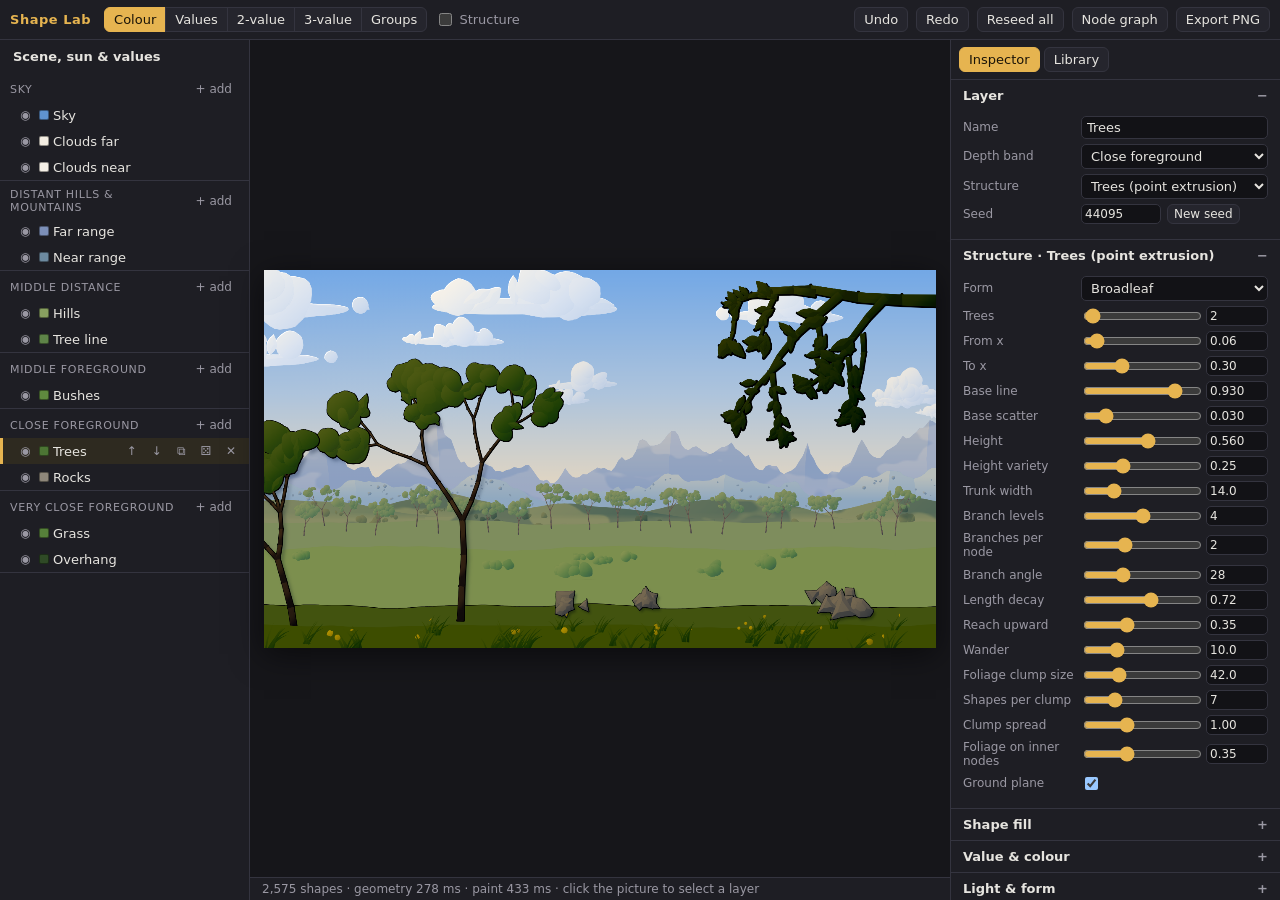
==== index.html @ 827d8660 "Shape Lab: layered landscape playground with structures, shape fill, value groups, lighting and a di" ====
<!doctype html>
<html lang="en">
<head>
  <meta charset="utf-8" />
  <meta name="viewport" content="width=device-width, initial-scale=1" />
  <title>Shape Lab</title>
  <link rel="icon" href="data:," />
  <link rel="stylesheet" href="styles.css" />
</head>
<body>
  <header class="topbar">
    <div class="brand">Shape&nbsp;Lab</div>
    <div class="seg" id="viewModes" role="group" aria-label="View">
      <button data-view="color" class="on">Colour</button>
      <button data-view="value">Values</button>
      <button data-view="notan2">2-value</button>
      <button data-view="notan3">3-value</button>
      <button data-view="groups">Groups</button>
    </div>
    <label class="chk"><input type="checkbox" id="ovStructure" /> Structure</label>
    <div class="spacer"></div>
    <button id="btnUndo" title="Undo (Ctrl+Z)">Undo</button>
    <button id="btnRedo" title="Redo (Ctrl+Shift+Z)">Redo</button>
    <button id="btnReseed" title="New random seed for every layer">Reseed all</button>
    <button id="btnGraph" class="toggle">Node graph</button>
    <button id="btnPng">Export PNG</button>
  </header>
  <main class="workspace">
    <aside class="panel left" id="layerPanel"></aside>
    <section class="stage">
      <div class="canvas-wrap"><canvas id="view" width="1600" height="900"></canvas></div>
      <div class="status" id="status"></div>
    </section>
    <aside class="panel right">
      <div class="tabs">
        <button data-tab="inspect" class="on">Inspector</button>
        <button data-tab="library">Library</button>
      </div>
      <div id="inspector" class="tabbody"></div>
      <div id="library" class="tabbody" hidden></div>
    </aside>
  </main>
  <section class="drawer" id="graphDrawer" hidden>
    <div id="graphEditor"></div>
  </section>
  <script type="module" src="src/main.js"></script>
</body>
</html>
---- styles.css ----
:root {
  --bg: #16161a;
  --panel: #1e1e24;
  --panel2: #25252d;
  --line: #34343f;
  --text: #e6e4df;
  --dim: #9a98a3;
  --accent: #e6b450;
  --accent2: #6fb3d2;
  --danger: #d36a5a;
  font-family: system-ui, -apple-system, 'Segoe UI', Roboto, sans-serif;
  font-size: 13px;
  color-scheme: dark;
}
* { box-sizing: border-box; }
[hidden] { display: none !important; }
html, body { margin: 0; height: 100%; background: var(--bg); color: var(--text); }
body { display: flex; flex-direction: column; overflow: hidden; }
button, select, input { font: inherit; color: inherit; }
button {
  background: var(--panel2); border: 1px solid var(--line); border-radius: 6px;
  padding: 4px 9px; cursor: pointer; white-space: nowrap;
}
button:hover { border-color: #55556a; }
button.on, button.toggle.on { background: var(--accent); color: #1a1408; border-color: var(--accent); }
button.small { padding: 1px 6px; font-size: 12px; }
button.ghost { background: transparent; border-color: transparent; color: var(--dim); }
button.ghost:hover { color: var(--text); border-color: var(--line); }
select, input[type='number'], input[type='text'], textarea {
  background: #121216; border: 1px solid var(--line); border-radius: 5px; padding: 3px 5px;
}
textarea { width: 100%; resize: vertical; font: inherit; color: inherit; }
input[type='color'] { width: 42px; height: 24px; border: 1px solid var(--line); border-radius: 5px; background: none; padding: 0; }
input[type='range'] { accent-color: var(--accent); width: 100%; min-width: 0; }

.topbar {
  display: flex; align-items: center; gap: 8px; padding: 7px 10px;
  background: var(--panel); border-bottom: 1px solid var(--line); flex-wrap: wrap;
}
.brand { font-weight: 700; letter-spacing: 0.04em; color: var(--accent); margin-right: 6px; }
.seg { display: inline-flex; }
.seg button { border-radius: 0; margin-left: -1px; }
.seg button:first-child { border-radius: 6px 0 0 6px; }
.seg button:last-child { border-radius: 0 6px 6px 0; }
.chk { display: inline-flex; align-items: center; gap: 4px; color: var(--dim); }
.spacer { flex: 1; }

.workspace { flex: 1; min-height: 0; display: grid; grid-template-columns: 250px minmax(0, 1fr) 330px; }
.panel { background: var(--panel); overflow-y: auto; min-height: 0; }
.left { border-right: 1px solid var(--line); }
.right { border-left: 1px solid var(--line); display: flex; flex-direction: column; }
.stage { display: flex; flex-direction: column; min-width: 0; min-height: 0; }
.canvas-wrap { flex: 1; min-height: 0; display: flex; align-items: center; justify-content: center; padding: 14px; }
.canvas-wrap canvas { max-width: 100%; max-height: 100%; box-shadow: 0 6px 30px #0008; cursor: crosshair; background: #333; }
.status { padding: 4px 12px; color: var(--dim); font-size: 12px; border-top: 1px solid var(--line); background: var(--panel); }

/* Layer stack */
.band { border-bottom: 1px solid var(--line); }
.band-head { display: flex; align-items: center; justify-content: space-between; padding: 7px 10px 4px; color: var(--dim); font-size: 11px; text-transform: uppercase; letter-spacing: 0.06em; }
.layer-row { display: flex; align-items: center; gap: 4px; padding: 4px 6px 4px 10px; cursor: pointer; border-left: 3px solid transparent; }
.layer-row:hover { background: var(--panel2); }
.layer-row.sel { background: #2e2a20; border-left-color: var(--accent); }
.layer-row .name { flex: 1; min-width: 0; overflow: hidden; text-overflow: ellipsis; white-space: nowrap; }
.layer-row .kind { color: var(--dim); font-size: 11px; }
.layer-row .eye { width: 22px; text-align: center; color: var(--dim); }
.layer-row.hidden .name { opacity: 0.45; text-decoration: line-through; }
.layer-row .acts { display: none; gap: 1px; }
.layer-row:hover .acts, .layer-row.sel .acts { display: inline-flex; }
.scene-row { padding: 9px 10px; font-weight: 600; }
.swatch { width: 10px; height: 10px; border-radius: 2px; flex: none; border: 1px solid #0006; }

/* Inspector */
.tabs { display: flex; gap: 4px; padding: 7px 8px; border-bottom: 1px solid var(--line); }
.tabbody { overflow-y: auto; flex: 1; min-height: 0; padding-bottom: 30px; }
details.sec { border-bottom: 1px solid var(--line); }
details.sec > summary { padding: 8px 12px; cursor: pointer; font-weight: 600; list-style: none; display: flex; justify-content: space-between; }
details.sec > summary::after { content: '+'; color: var(--dim); }
details.sec[open] > summary::after { content: '\2212'; }
.sec-body { padding: 0 12px 10px; }
.note { color: var(--dim); font-size: 12px; margin: 0 0 8px; line-height: 1.4; }
.row { display: grid; grid-template-columns: 112px minmax(0, 1fr) 62px; align-items: center; gap: 6px; margin: 5px 0; }
.row label { color: var(--dim); font-size: 12px; line-height: 1.2; }
.row .num { width: 62px; padding: 2px 3px; font-size: 12px; }
.vg .row { grid-template-columns: 78px minmax(0, 1fr) 62px; }
.row.wide { grid-template-columns: 112px minmax(0, 1fr); }
.row select { width: 100%; }
.btnrow { display: flex; gap: 6px; flex-wrap: wrap; margin: 8px 0; }
.vg { display: grid; grid-template-columns: 22px minmax(0,1fr) 22px; gap: 6px; align-items: start; padding: 6px 0; border-top: 1px dashed var(--line); }
.vg .chip { width: 22px; height: 38px; border-radius: 4px; border: 1px solid #0006; }
.vg-strip { display: flex; height: 26px; border-radius: 5px; overflow: hidden; margin: 6px 0 10px; border: 1px solid var(--line); }
.vg-strip div { flex: 1; display: flex; align-items: center; justify-content: center; font-size: 11px; }

/* Library */
.lib h3 { margin: 14px 12px 6px; font-size: 12px; text-transform: uppercase; letter-spacing: 0.06em; color: var(--dim); }
.lib .card { margin: 6px 10px; padding: 8px 10px; background: var(--panel2); border: 1px solid var(--line); border-radius: 7px; }
.lib .card h4 { margin: 0 0 4px; font-size: 13px; display: flex; gap: 6px; align-items: center; justify-content: space-between; }
.lib .card p { margin: 0; color: var(--dim); line-height: 1.45; font-size: 12px; }
.lib .badge { font-size: 10px; padding: 1px 6px; border-radius: 9px; background: #333; color: var(--dim); font-weight: 500; }
.lib .badge.built { background: #2d4630; color: #a8e0a8; }
.lib .badge.part { background: #4a4122; color: #e8d38c; }
.lib .pad { padding: 0 10px; }
.lib .item { display: flex; gap: 6px; align-items: center; justify-content: space-between; padding: 4px 10px; }
.lib .cat { color: var(--accent2); font-size: 11px; margin: 12px 12px 2px; }

/* Node graph drawer */
.drawer { height: 330px; border-top: 1px solid var(--line); background: #141418; display: flex; flex-direction: column; }
#graphEditor { flex: 1; min-height: 0; display: flex; flex-direction: column; }
.ge-bar { display: flex; gap: 8px; align-items: center; padding: 6px 10px; border-bottom: 1px solid var(--line); background: var(--panel); flex-wrap: wrap; }
.ge-bar .hint { color: var(--dim); font-size: 12px; }
.ge-main { flex: 1; min-height: 0; display: flex; }
.ge-canvas { position: relative; flex: 1; overflow: hidden; background-color: #141418;
  background-image: radial-gradient(#2a2a33 1px, transparent 1px); background-size: 18px 18px; touch-action: none; }
.ge-world { position: absolute; left: 0; top: 0; transform-origin: 0 0; }
.ge-links { position: absolute; left: 0; top: 0; width: 1px; height: 1px; overflow: visible; pointer-events: none; }
.ge-links path { fill: none; stroke: #8f8fa3; stroke-width: 2; }
.ge-links path.hit { stroke: transparent; stroke-width: 12; pointer-events: stroke; cursor: pointer; }
.ge-links path.hit:hover + path, .ge-links path.temp { stroke: var(--accent); }
.ge-node { position: absolute; min-width: 150px; background: var(--panel2); border: 1px solid #44444f; border-radius: 7px; box-shadow: 0 4px 14px #0007; font-size: 12px; user-select: none; }
.ge-node.sel { border-color: var(--accent); }
.ge-node .hd { padding: 5px 8px; font-weight: 600; cursor: grab; display: flex; justify-content: space-between; align-items: center; border-radius: 7px 7px 0 0; }
.ge-node .hd .x { color: var(--dim); cursor: pointer; padding: 0 3px; }
.ge-node[data-cat='Input'] .hd { background: #2d3a45; }
.ge-node[data-cat='Pattern'] .hd { background: #3c2f45; }
.ge-node[data-cat='Warp'] .hd { background: #45302f; }
.ge-node[data-cat='Math'] .hd { background: #2f4536; }
.ge-node[data-cat='Output'] .hd { background: #4a4122; }
.ge-node .pr { display: flex; align-items: center; gap: 6px; padding: 2px 8px; position: relative; min-height: 22px; }
.ge-node .pr.out { justify-content: flex-end; }
.ge-node .pr input { width: 60px; padding: 1px 3px; font-size: 11px; }
.ge-node .pr .lbl { color: var(--dim); flex: 1; }
.ge-node .pr.out .lbl { text-align: right; }
.port { width: 12px; height: 12px; border-radius: 50%; background: #1a1a20; border: 2px solid #9a9ab0; position: absolute; top: 50%; transform: translateY(-50%); cursor: crosshair; }
.port.in { left: -7px; }
.port.out { right: -7px; }
.port.linked { background: var(--accent2); border-color: var(--accent2); }
.ge-node .help { color: var(--dim); font-size: 11px; padding: 0 8px 6px; }
.ge-node .body { padding-bottom: 5px; }
.ge-preview { width: 260px; border-left: 1px solid var(--line); padding: 8px; display: flex; flex-direction: column; gap: 6px; color: var(--dim); font-size: 12px; }
.ge-preview canvas { width: 100%; background: #0e0e12; border-radius: 5px; }
.ge-menu { position: absolute; z-index: 5; background: var(--panel); border: 1px solid var(--line); border-radius: 7px; padding: 4px; box-shadow: 0 6px 20px #000a; max-height: 280px; overflow-y: auto; }
.ge-menu button { display: block; width: 100%; text-align: left; border: 0; background: transparent; padding: 4px 10px; }
.ge-menu button:hover { background: var(--panel2); }
.ge-menu .c { color: var(--dim); font-size: 11px; padding: 4px 10px 2px; }

@media (max-width: 900px) {
  body { overflow: auto; height: auto; }
  .workspace { display: flex; flex-direction: column; }
  .stage { order: 0; }
  .canvas-wrap { padding: 8px; }
  .left { order: 1; max-height: none; border-right: 0; border-top: 1px solid var(--line); }
  .right { order: 2; border-left: 0; border-top: 1px solid var(--line); }
  .drawer { height: 420px; }
  .ge-preview { display: none; }
}
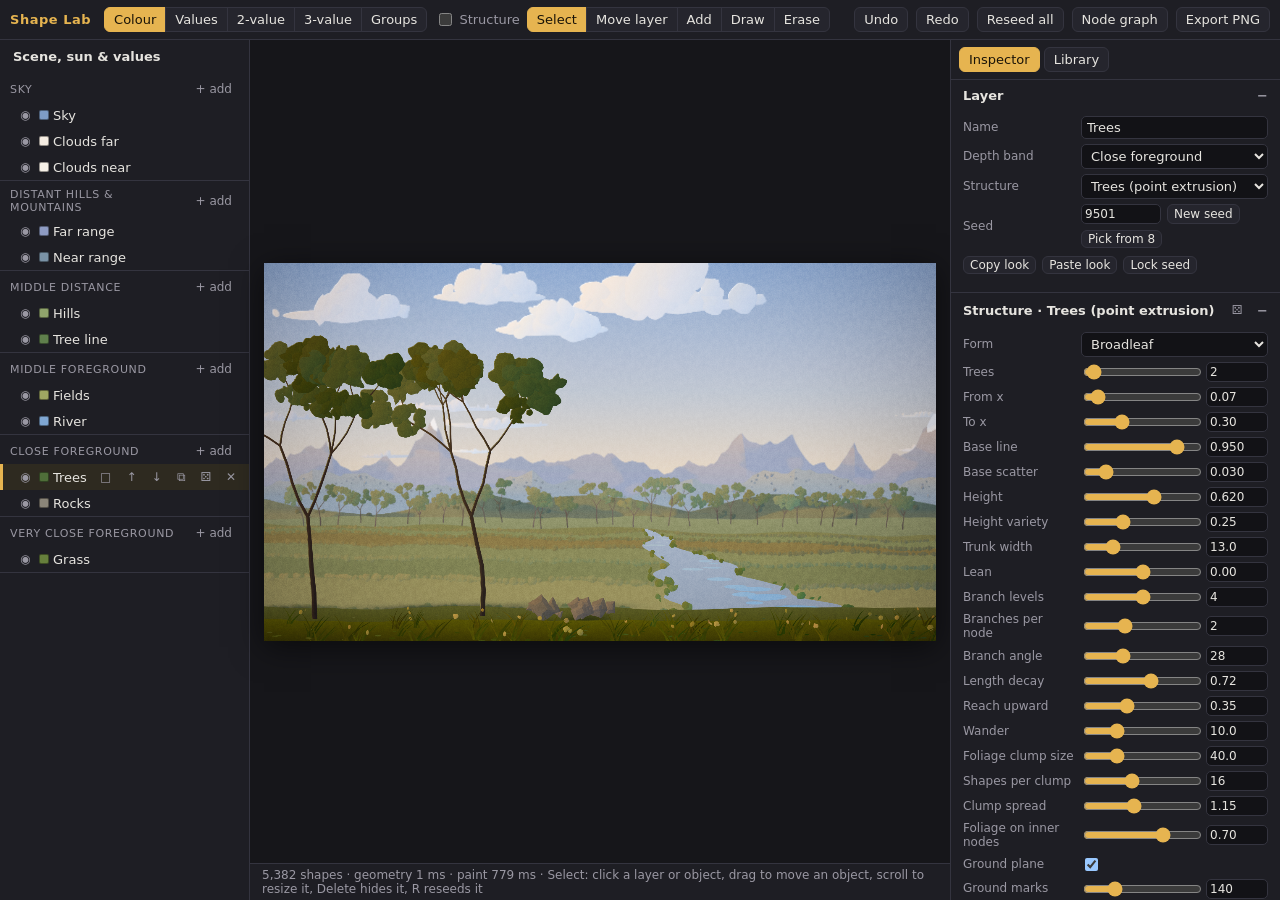
==== commit 648e56d1: "Second pass: direct editing tools, new structures, graph outputs, 2D light effects, finish and a new" ====
--- a/index.html
+++ b/index.html
@@ -18,6 +18,13 @@
       <button data-view="groups">Groups</button>
     </div>
     <label class="chk"><input type="checkbox" id="ovStructure" /> Structure</label>
+    <div class="seg" id="tools" role="group" aria-label="Canvas tool">
+      <button data-tool="select" title="Select and drag objects (V)">Select</button>
+      <button data-tool="move" title="Drag the selected layer (M)">Move layer</button>
+      <button data-tool="add" title="Click to add objects (A)">Add</button>
+      <button data-tool="draw" title="Draw a shape (D)">Draw</button>
+      <button data-tool="erase" title="Click to hide objects (E)">Erase</button>
+    </div>
     <div class="spacer"></div>
     <button id="btnUndo" title="Undo (Ctrl+Z)">Undo</button>
     <button id="btnRedo" title="Redo (Ctrl+Shift+Z)">Redo</button>
@@ -43,6 +50,12 @@
   <section class="drawer" id="graphDrawer" hidden>
     <div id="graphEditor"></div>
   </section>
+  <div class="modal" id="gallery" hidden>
+    <div class="modal-box">
+      <div class="modal-head"><h3>Pick a seed</h3><span><button class="more">Show 7 more</button> <button class="close">Close</button></span></div>
+      <div class="grid"></div>
+    </div>
+  </div>
   <script type="module" src="src/main.js"></script>
 </body>
 </html>
--- a/styles.css
+++ b/styles.css
@@ -152,3 +152,15 @@
   .drawer { height: 420px; }
   .ge-preview { display: none; }
 }
+
+/* Seed gallery */
+.modal { position: fixed; inset: 0; background: #000a; display: flex; align-items: center; justify-content: center; z-index: 20; padding: 16px; }
+.modal-box { background: var(--panel); border: 1px solid var(--line); border-radius: 10px; padding: 12px; max-width: 1200px; width: 100%; max-height: 100%; overflow: auto; }
+.modal-head { display: flex; justify-content: space-between; align-items: center; gap: 10px; margin-bottom: 10px; }
+.modal-head h3 { margin: 0; font-size: 14px; }
+.modal .grid { display: grid; grid-template-columns: repeat(auto-fill, minmax(240px, 1fr)); gap: 10px; }
+.thumb { display: flex; flex-direction: column; gap: 4px; padding: 4px; background: var(--panel2); }
+.thumb canvas { width: 100%; height: auto; border-radius: 4px; display: block; }
+.thumb span { color: var(--dim); font-size: 11px; }
+.sec-dice { margin-left: auto; margin-right: 8px; }
+details.sec > summary { align-items: center; }
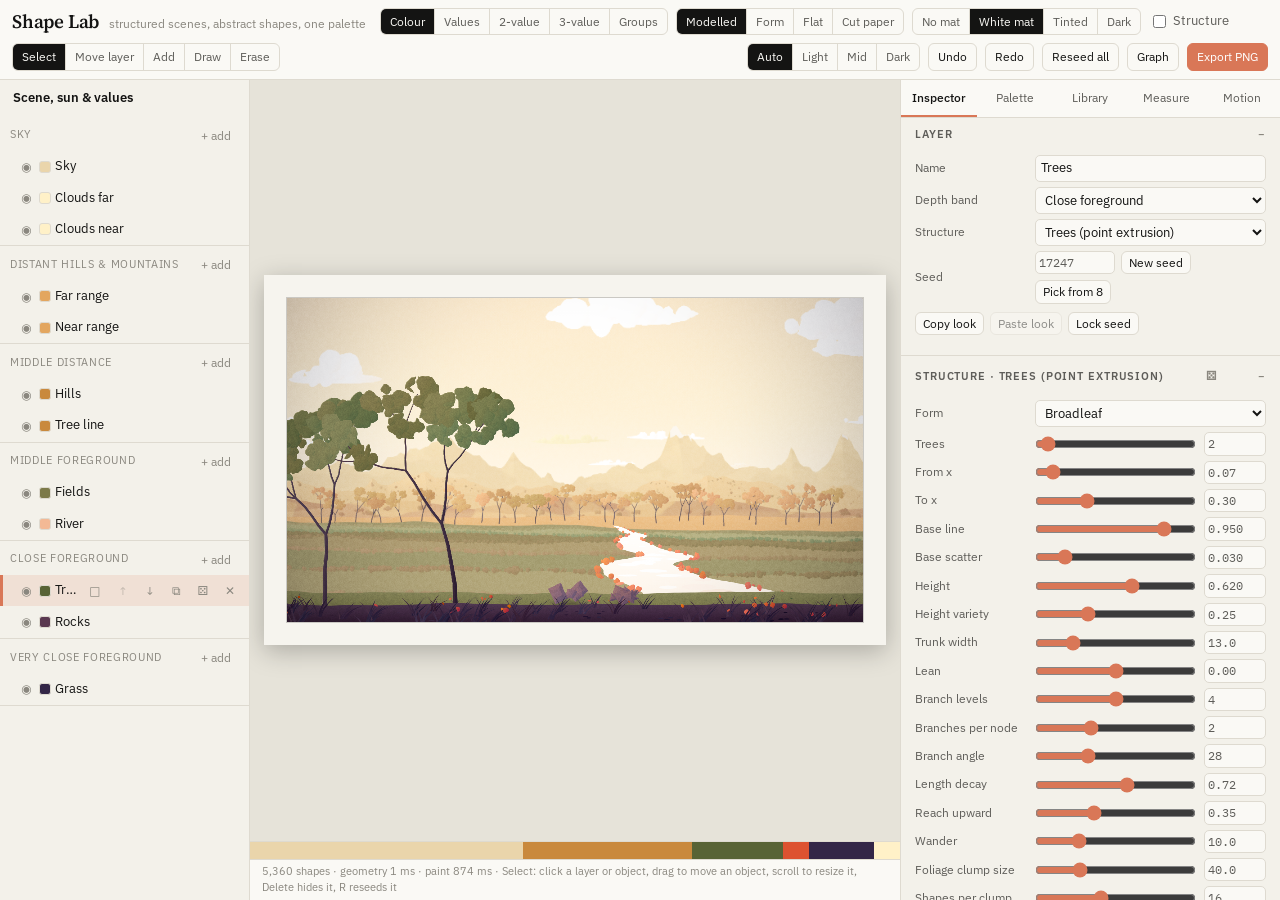
==== commit 34314ba1: "Merge Chroma Mat into Shape Lab: palette roles, abstract shapes, flat/form/paper rendering, edge loo" ====
--- a/index.html
+++ b/index.html
@@ -5,17 +5,29 @@
   <meta name="viewport" content="width=device-width, initial-scale=1" />
   <title>Shape Lab</title>
   <link rel="icon" href="data:," />
+  <link rel="preconnect" href="https://fonts.googleapis.com" />
+  <link rel="preconnect" href="https://fonts.gstatic.com" crossorigin />
+  <link rel="stylesheet" href="https://fonts.googleapis.com/css2?family=IBM+Plex+Mono:wght@400;500&family=IBM+Plex+Sans:wght@400;500;600&family=Source+Serif+4:opsz,wght@8..60,500;8..60,600&display=swap" />
   <link rel="stylesheet" href="styles.css" />
 </head>
 <body>
   <header class="topbar">
-    <div class="brand">Shape&nbsp;Lab</div>
+    <div class="brand"><h1>Shape Lab</h1><span>structured scenes, abstract shapes, one palette</span></div>
     <div class="seg" id="viewModes" role="group" aria-label="View">
       <button data-view="color" class="on">Colour</button>
       <button data-view="value">Values</button>
       <button data-view="notan2">2-value</button>
       <button data-view="notan3">3-value</button>
       <button data-view="groups">Groups</button>
+    </div>
+    <div class="seg" id="renderModes" role="group" aria-label="Rendering">
+      <button data-render="modelled" title="Full light: rounded and faceted modelling, volumes">Modelled</button>
+      <button data-render="form" title="Three ramp steps across each shape">Form</button>
+      <button data-render="flat" title="One colour per shape">Flat</button>
+      <button data-render="paper" title="Flat shapes throwing small paper shadows">Cut paper</button>
+    </div>
+    <div class="seg" id="matModes" role="group" aria-label="Mat">
+      <button data-mat="none">No mat</button><button data-mat="white">White mat</button><button data-mat="tint">Tinted</button><button data-mat="dark">Dark</button>
     </div>
     <label class="chk"><input type="checkbox" id="ovStructure" /> Structure</label>
     <div class="seg" id="tools" role="group" aria-label="Canvas tool">
@@ -26,25 +38,35 @@
       <button data-tool="erase" title="Click to hide objects (E)">Erase</button>
     </div>
     <div class="spacer"></div>
+    <div class="seg" id="skins" role="group" aria-label="Interface theme">
+      <button data-skin="auto">Auto</button><button data-skin="light">Light</button><button data-skin="mid">Mid</button><button data-skin="dark">Dark</button>
+    </div>
     <button id="btnUndo" title="Undo (Ctrl+Z)">Undo</button>
     <button id="btnRedo" title="Redo (Ctrl+Shift+Z)">Redo</button>
-    <button id="btnReseed" title="New random seed for every layer">Reseed all</button>
-    <button id="btnGraph" class="toggle">Node graph</button>
-    <button id="btnPng">Export PNG</button>
+    <button id="btnReseed" title="New random seed for every unlocked layer">Reseed all</button>
+    <button id="btnGraph" class="toggle">Graph</button>
+    <button id="btnPng" class="primary">Export PNG</button>
   </header>
   <main class="workspace">
     <aside class="panel left" id="layerPanel"></aside>
     <section class="stage">
-      <div class="canvas-wrap"><canvas id="view" width="1600" height="900"></canvas></div>
+      <div class="canvas-wrap"><div id="mat"><canvas id="view" width="1600" height="900"></canvas></div></div>
+      <div class="strip" id="strip" title="The palette at its target shares"></div>
       <div class="status" id="status"></div>
     </section>
     <aside class="panel right">
       <div class="tabs">
         <button data-tab="inspect" class="on">Inspector</button>
+        <button data-tab="palette">Palette</button>
         <button data-tab="library">Library</button>
+        <button data-tab="measure">Measure</button>
+        <button data-tab="motion">Motion</button>
       </div>
       <div id="inspector" class="tabbody"></div>
+      <div id="palette" class="tabbody" hidden></div>
       <div id="library" class="tabbody" hidden></div>
+      <div id="measure" class="tabbody" hidden></div>
+      <div id="motion" class="tabbody" hidden></div>
     </aside>
   </main>
   <section class="drawer" id="graphDrawer" hidden>
--- a/styles.css
+++ b/styles.css
@@ -1,166 +1,243 @@
-:root {
-  --bg: #16161a;
-  --panel: #1e1e24;
-  --panel2: #25252d;
-  --line: #34343f;
-  --text: #e6e4df;
-  --dim: #9a98a3;
-  --accent: #e6b450;
-  --accent2: #6fb3d2;
-  --danger: #d36a5a;
-  font-family: system-ui, -apple-system, 'Segoe UI', Roboto, sans-serif;
-  font-size: 13px;
+/* Skins: dark (default tokens), light paper (as in Chroma Mat), mid grey. "Auto" follows the system. */
+:root, body[data-skin='dark'] {
+  --bg: #1f1e1d; --panel: #262624; --panel2: #2f2e2b; --line: #3b3a37;
+  --text: #f0eee6; --dim: #b3b0a6; --ink3: #86837b; --stage: #161615;
+  --accent: #d97757; --accent-ink: #e8906f; --accent-soft: rgba(217, 119, 87, 0.18); --accent2: #6fb3d2; --warn: #d9a441;
+  color-scheme: dark;
+}
+@media (prefers-color-scheme: light) {
+  body:not([data-skin]) {
+    --bg: #faf9f5; --panel: #f3f1ea; --panel2: #ebe8de; --line: #dedad0;
+    --text: #141413; --dim: #5e5d59; --ink3: #8a877f; --stage: #e6e3d9;
+    --accent: #d97757; --accent-ink: #b8532f; --accent-soft: rgba(217, 119, 87, 0.14); --accent2: #3f7fc4; --warn: #b7791f;
+    color-scheme: light;
+  }
+}
+body[data-skin='light'] {
+  --bg: #faf9f5; --panel: #f3f1ea; --panel2: #ebe8de; --line: #dedad0;
+  --text: #141413; --dim: #5e5d59; --ink3: #8a877f; --stage: #e6e3d9;
+  --accent: #d97757; --accent-ink: #b8532f; --accent-soft: rgba(217, 119, 87, 0.14); --accent2: #3f7fc4; --warn: #b7791f;
+  color-scheme: light;
+}
+body[data-skin='mid'] {
+  --bg: #3d3d3d; --panel: #474747; --panel2: #525252; --line: #5c5c5c;
+  --text: #ececec; --dim: #c2c2c2; --ink3: #9a9a9a; --stage: #303030;
+  --accent: #e08a6a; --accent-ink: #f0a07f; --accent-soft: rgba(224, 138, 106, 0.2); --accent2: #7fc0de; --warn: #e0b050;
   color-scheme: dark;
 }
 * { box-sizing: border-box; }
 [hidden] { display: none !important; }
-html, body { margin: 0; height: 100%; background: var(--bg); color: var(--text); }
-body { display: flex; flex-direction: column; overflow: hidden; }
-button, select, input { font: inherit; color: inherit; }
+html, body { margin: 0; height: 100%; }
+body {
+  background: var(--bg); color: var(--text); display: flex; flex-direction: column; overflow: hidden;
+  font: 13px/1.45 'IBM Plex Sans', system-ui, -apple-system, 'Segoe UI', sans-serif;
+}
+.mono, .num { font-family: 'IBM Plex Mono', ui-monospace, Menlo, Consolas, monospace; font-variant-numeric: tabular-nums; }
+button, select, input, textarea { font: inherit; color: inherit; }
+:focus-visible { outline: 2px solid var(--accent); outline-offset: 2px; }
 button {
-  background: var(--panel2); border: 1px solid var(--line); border-radius: 6px;
-  padding: 4px 9px; cursor: pointer; white-space: nowrap;
-}
-button:hover { border-color: #55556a; }
-button.on, button.toggle.on { background: var(--accent); color: #1a1408; border-color: var(--accent); }
-button.small { padding: 1px 6px; font-size: 12px; }
-button.ghost { background: transparent; border-color: transparent; color: var(--dim); }
+  background: var(--bg); border: 1px solid var(--line); border-radius: 6px;
+  padding: 4px 9px; cursor: pointer; white-space: nowrap; font-size: 12px;
+}
+button:hover { border-color: var(--ink3); }
+button.on, button.toggle.on { background: var(--text); color: var(--bg); border-color: var(--text); }
+button.primary { background: var(--accent); border-color: var(--accent); color: #fff; }
+button.small { padding: 2px 7px; font-size: 12px; }
+button.ghost { background: transparent; border-color: transparent; color: var(--ink3); }
 button.ghost:hover { color: var(--text); border-color: var(--line); }
+button:disabled { opacity: 0.45; cursor: default; }
 select, input[type='number'], input[type='text'], textarea {
-  background: #121216; border: 1px solid var(--line); border-radius: 5px; padding: 3px 5px;
-}
-textarea { width: 100%; resize: vertical; font: inherit; color: inherit; }
+  background: var(--bg); border: 1px solid var(--line); border-radius: 5px; padding: 3px 5px; min-width: 0;
+}
+textarea { width: 100%; resize: vertical; font: 11px 'IBM Plex Mono', monospace; }
 input[type='color'] { width: 42px; height: 24px; border: 1px solid var(--line); border-radius: 5px; background: none; padding: 0; }
-input[type='range'] { accent-color: var(--accent); width: 100%; min-width: 0; }
+input[type='range'] { accent-color: var(--accent); width: 100%; min-width: 0; margin: 0; }
 
 .topbar {
-  display: flex; align-items: center; gap: 8px; padding: 7px 10px;
-  background: var(--panel); border-bottom: 1px solid var(--line); flex-wrap: wrap;
-}
-.brand { font-weight: 700; letter-spacing: 0.04em; color: var(--accent); margin-right: 6px; }
-.seg { display: inline-flex; }
-.seg button { border-radius: 0; margin-left: -1px; }
-.seg button:first-child { border-radius: 6px 0 0 6px; }
-.seg button:last-child { border-radius: 0 6px 6px 0; }
+  display: flex; align-items: center; gap: 8px; padding: 8px 12px;
+  background: var(--bg); border-bottom: 1px solid var(--line); flex-wrap: wrap;
+}
+.brand { display: flex; align-items: baseline; gap: 10px; margin-right: 6px; }
+.brand h1 { font: 600 19px/1 'Source Serif 4', Georgia, serif; margin: 0; letter-spacing: -0.01em; }
+.brand span { color: var(--ink3); font-size: 12px; }
+.seg { display: inline-flex; border: 1px solid var(--line); border-radius: 6px; overflow: hidden; background: var(--bg); }
+.seg button { border: 0; border-radius: 0; background: transparent; color: var(--dim); }
+.seg button + button { border-left: 1px solid var(--line); }
+.seg button.on { background: var(--text); color: var(--bg); }
+.seg-wide { display: flex; flex-wrap: wrap; }
+.seg-wide button { flex: 1; }
 .chk { display: inline-flex; align-items: center; gap: 4px; color: var(--dim); }
 .spacer { flex: 1; }
 
-.workspace { flex: 1; min-height: 0; display: grid; grid-template-columns: 250px minmax(0, 1fr) 330px; }
+.workspace { flex: 1; min-height: 0; display: grid; grid-template-columns: 250px minmax(0, 1fr) 380px; }
 .panel { background: var(--panel); overflow-y: auto; min-height: 0; }
 .left { border-right: 1px solid var(--line); }
 .right { border-left: 1px solid var(--line); display: flex; flex-direction: column; }
-.stage { display: flex; flex-direction: column; min-width: 0; min-height: 0; }
-.canvas-wrap { flex: 1; min-height: 0; display: flex; align-items: center; justify-content: center; padding: 14px; }
-.canvas-wrap canvas { max-width: 100%; max-height: 100%; box-shadow: 0 6px 30px #0008; cursor: crosshair; background: #333; }
-.status { padding: 4px 12px; color: var(--dim); font-size: 12px; border-top: 1px solid var(--line); background: var(--panel); }
+.stage { display: flex; flex-direction: column; min-width: 0; min-height: 0; background: var(--stage); }
+.canvas-wrap { flex: 1; min-height: 0; display: flex; align-items: center; justify-content: center; padding: 14px; overflow: hidden; }
+#mat { display: inline-block; line-height: 0; box-shadow: 0 6px 24px rgba(0, 0, 0, 0.25); }
+#mat canvas { display: block; cursor: crosshair; outline: 1px solid rgba(0, 0, 0, 0.18); }
+.strip { display: flex; height: 18px; border-top: 1px solid var(--line); }
+.strip i { display: block; height: 100%; }
+.status { padding: 4px 12px; color: var(--ink3); font-size: 11px; border-top: 1px solid var(--line); background: var(--bg); }
 
 /* Layer stack */
 .band { border-bottom: 1px solid var(--line); }
-.band-head { display: flex; align-items: center; justify-content: space-between; padding: 7px 10px 4px; color: var(--dim); font-size: 11px; text-transform: uppercase; letter-spacing: 0.06em; }
+.band-head { display: flex; align-items: center; justify-content: space-between; padding: 7px 10px 4px; color: var(--ink3); font-size: 11px; text-transform: uppercase; letter-spacing: 0.06em; }
 .layer-row { display: flex; align-items: center; gap: 4px; padding: 4px 6px 4px 10px; cursor: pointer; border-left: 3px solid transparent; }
 .layer-row:hover { background: var(--panel2); }
-.layer-row.sel { background: #2e2a20; border-left-color: var(--accent); }
+.layer-row.sel { background: var(--accent-soft); border-left-color: var(--accent); }
 .layer-row .name { flex: 1; min-width: 0; overflow: hidden; text-overflow: ellipsis; white-space: nowrap; }
-.layer-row .kind { color: var(--dim); font-size: 11px; }
-.layer-row .eye { width: 22px; text-align: center; color: var(--dim); }
+.layer-row .kind { color: var(--ink3); font-size: 11px; }
+.layer-row .eye { width: 22px; text-align: center; }
 .layer-row.hidden .name { opacity: 0.45; text-decoration: line-through; }
 .layer-row .acts { display: none; gap: 1px; }
 .layer-row:hover .acts, .layer-row.sel .acts { display: inline-flex; }
 .scene-row { padding: 9px 10px; font-weight: 600; }
-.swatch { width: 10px; height: 10px; border-radius: 2px; flex: none; border: 1px solid #0006; }
-
-/* Inspector */
-.tabs { display: flex; gap: 4px; padding: 7px 8px; border-bottom: 1px solid var(--line); }
+.swatch { width: 12px; height: 12px; border-radius: 3px; flex: none; border: 1px solid var(--line); }
+
+/* Right panel */
+.tabs { display: flex; border-bottom: 1px solid var(--line); background: var(--bg); overflow-x: auto; }
+.tabs button { flex: 1; border: 0; border-radius: 0; background: transparent; padding: 9px 4px; color: var(--dim); border-bottom: 2px solid transparent; }
+.tabs button.on { background: transparent; color: var(--text); border-bottom-color: var(--accent); font-weight: 500; }
 .tabbody { overflow-y: auto; flex: 1; min-height: 0; padding-bottom: 30px; }
 details.sec { border-bottom: 1px solid var(--line); }
-details.sec > summary { padding: 8px 12px; cursor: pointer; font-weight: 600; list-style: none; display: flex; justify-content: space-between; }
-details.sec > summary::after { content: '+'; color: var(--dim); }
+details.sec > summary { padding: 9px 14px; cursor: pointer; list-style: none; display: flex; align-items: center; gap: 6px;
+  font: 600 11px 'IBM Plex Sans', sans-serif; letter-spacing: 0.08em; text-transform: uppercase; color: var(--dim); }
+details.sec > summary::after { content: '+'; color: var(--ink3); margin-left: auto; }
 details.sec[open] > summary::after { content: '\2212'; }
-.sec-body { padding: 0 12px 10px; }
-.note { color: var(--dim); font-size: 12px; margin: 0 0 8px; line-height: 1.4; }
-.row { display: grid; grid-template-columns: 112px minmax(0, 1fr) 62px; align-items: center; gap: 6px; margin: 5px 0; }
+.sec-dice { margin-left: auto; }
+.sec-dice + * { margin-left: 0; }
+.sec-body { padding: 0 14px 12px; }
+.note { color: var(--ink3); font-size: 11px; margin: 0 0 8px; line-height: 1.45; }
+.lbl { color: var(--ink3); font-size: 11px; margin-bottom: 4px; }
+.row { display: grid; grid-template-columns: 112px minmax(0, 1fr) 62px; align-items: center; gap: 8px; margin: 5px 0; }
 .row label { color: var(--dim); font-size: 12px; line-height: 1.2; }
-.row .num { width: 62px; padding: 2px 3px; font-size: 12px; }
+.row .num { width: 62px; padding: 2px 3px; font-size: 12px; text-align: right; color: var(--dim); }
+.row input.num { text-align: left; }
 .vg .row { grid-template-columns: 78px minmax(0, 1fr) 62px; }
 .row.wide { grid-template-columns: 112px minmax(0, 1fr); }
 .row select { width: 100%; }
-.btnrow { display: flex; gap: 6px; flex-wrap: wrap; margin: 8px 0; }
-.vg { display: grid; grid-template-columns: 22px minmax(0,1fr) 22px; gap: 6px; align-items: start; padding: 6px 0; border-top: 1px dashed var(--line); }
-.vg .chip { width: 22px; height: 38px; border-radius: 4px; border: 1px solid #0006; }
+.btnrow { display: flex; gap: 6px; flex-wrap: wrap; margin: 8px 0; align-items: center; }
+.chips { display: flex; flex-wrap: wrap; gap: 5px; margin: 6px 0; }
+.chip { border-radius: 999px; padding: 2px 9px; color: var(--dim); }
+.chip.on { border-color: var(--accent); background: var(--accent-soft); color: var(--text); }
+.vg { display: grid; grid-template-columns: 22px minmax(0, 1fr) 22px; gap: 6px; align-items: start; padding: 6px 0; border-top: 1px dashed var(--line); }
+.vg .chip { width: 22px; height: 38px; border-radius: 4px; border: 1px solid var(--line); padding: 0; }
 .vg-strip { display: flex; height: 26px; border-radius: 5px; overflow: hidden; margin: 6px 0 10px; border: 1px solid var(--line); }
 .vg-strip div { flex: 1; display: flex; align-items: center; justify-content: center; font-size: 11px; }
 
-/* Library */
-.lib h3 { margin: 14px 12px 6px; font-size: 12px; text-transform: uppercase; letter-spacing: 0.06em; color: var(--dim); }
-.lib .card { margin: 6px 10px; padding: 8px 10px; background: var(--panel2); border: 1px solid var(--line); border-radius: 7px; }
+/* Palette, measure and motion boxes (Chroma Mat style) */
+section.box { padding: 12px 14px; border-bottom: 1px solid var(--line); display: grid; gap: 8px; }
+section.box h2 { margin: 0; font: 600 11px/1 'IBM Plex Sans', sans-serif; letter-spacing: 0.08em; text-transform: uppercase; color: var(--dim); display: flex; align-items: center; gap: 8px; }
+section.box h2 .sub { margin-left: auto; text-transform: none; letter-spacing: 0; font-weight: 400; color: var(--ink3); }
+.roles { display: grid; gap: 3px; }
+.role { display: grid; grid-template-columns: 40px 1fr auto auto; gap: 8px; align-items: center; padding: 4px; border-radius: 6px; border: 1px solid transparent; cursor: pointer; }
+.role:hover { background: var(--panel2); }
+.role.on { border-color: var(--accent); background: var(--accent-soft); }
+.role .sw { height: 28px; border-radius: 4px; border: 1px solid var(--line); }
+.role b { font-weight: 500; font-size: 12px; display: block; }
+.role small { font-size: 11px; color: var(--ink3); }
+.role .pct { font-size: 12px; color: var(--dim); }
+.clip { color: var(--warn); font-size: 11px; }
+.ramps { display: grid; gap: 3px; }
+.ramp { display: grid; grid-template-columns: 64px repeat(5, 1fr); gap: 3px; align-items: center; font-size: 11px; color: var(--ink3); }
+.ramp i { display: block; height: 20px; border-radius: 3px; }
+.ramp i.base { outline: 2px solid var(--text); outline-offset: -2px; }
+ul.checks { list-style: none; margin: 0; padding: 0; display: grid; gap: 6px; font-size: 12px; }
+ul.checks li { display: grid; grid-template-columns: 18px 1fr; gap: 6px; }
+ul.checks li span { font: 600 12px 'IBM Plex Mono', monospace; text-align: center; border-radius: 4px; }
+ul.checks li.warn span { color: #fff; background: var(--warn); }
+ul.checks li.ok span { color: var(--dim); }
+.libh { margin: 8px 0 2px; font: 600 11px 'IBM Plex Sans', sans-serif; color: var(--ink3); letter-spacing: 0.06em; text-transform: uppercase; }
+.pcard { display: grid; gap: 3px; padding: 7px; margin: 4px 0; border: 1px solid var(--line); border-radius: 6px; background: var(--bg); text-align: left; width: 100%; white-space: normal; }
+.pcard:hover { border-color: var(--accent); }
+.pcard.on { border-color: var(--accent); background: var(--accent-soft); }
+.pcard b { font-size: 12px; font-weight: 500; }
+.pcard small { font-size: 11px; color: var(--ink3); }
+.pbar { display: flex; height: 16px; border-radius: 3px; overflow: hidden; }
+.pbar i { display: block; height: 100%; }
+.bars { display: grid; gap: 5px; }
+.mbar { display: grid; grid-template-columns: 74px 1fr 76px; gap: 8px; align-items: center; font-size: 11px; color: var(--dim); }
+.mtrack { position: relative; height: 12px; background: var(--panel2); border-radius: 3px; overflow: hidden; }
+.mtrack i { position: absolute; top: 0; bottom: 0; left: 0; display: block; }
+.mtrack u { position: absolute; top: -2px; bottom: -2px; width: 2px; background: var(--text); }
+.hist { display: flex; align-items: flex-end; gap: 2px; height: 60px; border-bottom: 1px solid var(--line); }
+.hist i { flex: 1; display: block; border-radius: 2px 2px 0 0; border: 1px solid var(--line); }
+.wheel { width: 100%; max-width: 220px; justify-self: center; color: var(--text); }
+.kcard { display: grid; grid-template-columns: 64px auto 1fr auto auto; gap: 6px; align-items: center; padding: 4px; border: 1px solid var(--line); border-radius: 6px; background: var(--bg); }
+.kcard img { width: 64px; border-radius: 3px; display: block; }
+
+/* Library tab */
+.lib h3 { margin: 14px 14px 6px; font: 600 11px 'IBM Plex Sans', sans-serif; text-transform: uppercase; letter-spacing: 0.08em; color: var(--dim); }
+.lib .card { margin: 6px 10px; padding: 8px 10px; background: var(--bg); border: 1px solid var(--line); border-radius: 7px; }
 .lib .card h4 { margin: 0 0 4px; font-size: 13px; display: flex; gap: 6px; align-items: center; justify-content: space-between; }
-.lib .card p { margin: 0; color: var(--dim); line-height: 1.45; font-size: 12px; }
-.lib .badge { font-size: 10px; padding: 1px 6px; border-radius: 9px; background: #333; color: var(--dim); font-weight: 500; }
-.lib .badge.built { background: #2d4630; color: #a8e0a8; }
-.lib .badge.part { background: #4a4122; color: #e8d38c; }
+.lib .card p { margin: 0; color: var(--ink3); line-height: 1.45; font-size: 12px; }
+.lib .badge { font-size: 10px; padding: 1px 6px; border-radius: 9px; background: var(--panel2); color: var(--dim); font-weight: 500; }
+.lib .badge.built { background: rgba(80, 160, 90, 0.18); color: #5aa56a; }
+.lib .badge.part { background: rgba(200, 160, 60, 0.18); color: var(--warn); }
 .lib .pad { padding: 0 10px; }
 .lib .item { display: flex; gap: 6px; align-items: center; justify-content: space-between; padding: 4px 10px; }
 .lib .cat { color: var(--accent2); font-size: 11px; margin: 12px 12px 2px; }
 
-/* Node graph drawer */
-.drawer { height: 330px; border-top: 1px solid var(--line); background: #141418; display: flex; flex-direction: column; }
+/* Graph drawer */
+.drawer { height: 340px; border-top: 1px solid var(--line); background: var(--stage); display: flex; flex-direction: column; }
 #graphEditor { flex: 1; min-height: 0; display: flex; flex-direction: column; }
-.ge-bar { display: flex; gap: 8px; align-items: center; padding: 6px 10px; border-bottom: 1px solid var(--line); background: var(--panel); flex-wrap: wrap; }
-.ge-bar .hint { color: var(--dim); font-size: 12px; }
+.ge-bar { display: flex; gap: 8px; align-items: center; padding: 6px 10px; border-bottom: 1px solid var(--line); background: var(--bg); flex-wrap: wrap; }
+.ge-bar .hint { color: var(--ink3); font-size: 11px; }
 .ge-main { flex: 1; min-height: 0; display: flex; }
-.ge-canvas { position: relative; flex: 1; overflow: hidden; background-color: #141418;
-  background-image: radial-gradient(#2a2a33 1px, transparent 1px); background-size: 18px 18px; touch-action: none; }
+.ge-canvas { position: relative; flex: 1; overflow: hidden; background-color: var(--stage);
+  background-image: radial-gradient(var(--line) 1px, transparent 1px); background-size: 18px 18px; touch-action: none; }
 .ge-world { position: absolute; left: 0; top: 0; transform-origin: 0 0; }
 .ge-links { position: absolute; left: 0; top: 0; width: 1px; height: 1px; overflow: visible; pointer-events: none; }
-.ge-links path { fill: none; stroke: #8f8fa3; stroke-width: 2; }
+.ge-links path { fill: none; stroke: var(--ink3); stroke-width: 2; }
 .ge-links path.hit { stroke: transparent; stroke-width: 12; pointer-events: stroke; cursor: pointer; }
 .ge-links path.hit:hover + path, .ge-links path.temp { stroke: var(--accent); }
-.ge-node { position: absolute; min-width: 150px; background: var(--panel2); border: 1px solid #44444f; border-radius: 7px; box-shadow: 0 4px 14px #0007; font-size: 12px; user-select: none; }
+.ge-node { position: absolute; min-width: 150px; background: var(--panel); border: 1px solid var(--line); border-radius: 7px; box-shadow: 0 4px 14px rgba(0, 0, 0, 0.25); font-size: 12px; user-select: none; }
 .ge-node.sel { border-color: var(--accent); }
 .ge-node .hd { padding: 5px 8px; font-weight: 600; cursor: grab; display: flex; justify-content: space-between; align-items: center; border-radius: 7px 7px 0 0; }
-.ge-node .hd .x { color: var(--dim); cursor: pointer; padding: 0 3px; }
-.ge-node[data-cat='Input'] .hd { background: #2d3a45; }
-.ge-node[data-cat='Pattern'] .hd { background: #3c2f45; }
-.ge-node[data-cat='Warp'] .hd { background: #45302f; }
-.ge-node[data-cat='Math'] .hd { background: #2f4536; }
-.ge-node[data-cat='Output'] .hd { background: #4a4122; }
+.ge-node .hd .x { color: var(--ink3); cursor: pointer; padding: 0 3px; }
+.ge-node[data-cat='Input'] .hd { background: rgba(74, 143, 216, 0.22); }
+.ge-node[data-cat='Pattern'] .hd { background: rgba(155, 107, 214, 0.22); }
+.ge-node[data-cat='Warp'] .hd { background: rgba(217, 119, 87, 0.25); }
+.ge-node[data-cat='Math'] .hd { background: rgba(58, 168, 118, 0.22); }
+.ge-node[data-cat='Output'] .hd { background: rgba(224, 162, 0, 0.28); }
 .ge-node .pr { display: flex; align-items: center; gap: 6px; padding: 2px 8px; position: relative; min-height: 22px; }
 .ge-node .pr.out { justify-content: flex-end; }
 .ge-node .pr input { width: 60px; padding: 1px 3px; font-size: 11px; }
-.ge-node .pr .lbl { color: var(--dim); flex: 1; }
+.ge-node .pr .lbl { color: var(--dim); flex: 1; margin: 0; font-size: 12px; }
 .ge-node .pr.out .lbl { text-align: right; }
-.port { width: 12px; height: 12px; border-radius: 50%; background: #1a1a20; border: 2px solid #9a9ab0; position: absolute; top: 50%; transform: translateY(-50%); cursor: crosshair; }
+.port { width: 12px; height: 12px; border-radius: 50%; background: var(--bg); border: 2px solid var(--ink3); position: absolute; top: 50%; transform: translateY(-50%); cursor: crosshair; }
 .port.in { left: -7px; }
 .port.out { right: -7px; }
 .port.linked { background: var(--accent2); border-color: var(--accent2); }
-.ge-node .help { color: var(--dim); font-size: 11px; padding: 0 8px 6px; }
+.ge-node .help { color: var(--ink3); font-size: 11px; padding: 0 8px 6px; }
 .ge-node .body { padding-bottom: 5px; }
-.ge-preview { width: 260px; border-left: 1px solid var(--line); padding: 8px; display: flex; flex-direction: column; gap: 6px; color: var(--dim); font-size: 12px; }
+.ge-preview { width: 260px; border-left: 1px solid var(--line); padding: 8px; display: flex; flex-direction: column; gap: 6px; color: var(--ink3); font-size: 11px; }
 .ge-preview canvas { width: 100%; background: #0e0e12; border-radius: 5px; }
-.ge-menu { position: absolute; z-index: 5; background: var(--panel); border: 1px solid var(--line); border-radius: 7px; padding: 4px; box-shadow: 0 6px 20px #000a; max-height: 280px; overflow-y: auto; }
+.ge-menu { position: absolute; z-index: 5; background: var(--panel); border: 1px solid var(--line); border-radius: 7px; padding: 4px; box-shadow: 0 6px 20px rgba(0, 0, 0, 0.35); max-height: 280px; overflow-y: auto; }
 .ge-menu button { display: block; width: 100%; text-align: left; border: 0; background: transparent; padding: 4px 10px; }
 .ge-menu button:hover { background: var(--panel2); }
-.ge-menu .c { color: var(--dim); font-size: 11px; padding: 4px 10px 2px; }
+.ge-menu .c { color: var(--ink3); font-size: 11px; padding: 4px 10px 2px; }
+
+/* Seed gallery */
+.modal { position: fixed; inset: 0; background: rgba(0, 0, 0, 0.6); display: flex; align-items: center; justify-content: center; z-index: 20; padding: 16px; }
+.modal-box { background: var(--panel); border: 1px solid var(--line); border-radius: 10px; padding: 12px; max-width: 1200px; width: 100%; max-height: 100%; overflow: auto; }
+.modal-head { display: flex; justify-content: space-between; align-items: center; gap: 10px; margin-bottom: 10px; }
+.modal-head h3 { margin: 0; font: 600 16px 'Source Serif 4', Georgia, serif; }
+.modal .grid { display: grid; grid-template-columns: repeat(auto-fill, minmax(240px, 1fr)); gap: 10px; }
+.thumb { display: flex; flex-direction: column; gap: 4px; padding: 4px; background: var(--bg); }
+.thumb canvas { width: 100%; height: auto; border-radius: 4px; display: block; }
+.thumb span { color: var(--ink3); font-size: 11px; }
 
 @media (max-width: 900px) {
   body { overflow: auto; height: auto; }
   .workspace { display: flex; flex-direction: column; }
-  .stage { order: 0; }
-  .canvas-wrap { padding: 8px; }
-  .left { order: 1; max-height: none; border-right: 0; border-top: 1px solid var(--line); }
-  .right { order: 2; border-left: 0; border-top: 1px solid var(--line); }
+  .canvas-wrap { padding: 12px; }
+  .left { border-right: 0; border-top: 1px solid var(--line); }
+  .right { border-left: 0; border-top: 1px solid var(--line); }
   .drawer { height: 420px; }
   .ge-preview { display: none; }
 }
-
-/* Seed gallery */
-.modal { position: fixed; inset: 0; background: #000a; display: flex; align-items: center; justify-content: center; z-index: 20; padding: 16px; }
-.modal-box { background: var(--panel); border: 1px solid var(--line); border-radius: 10px; padding: 12px; max-width: 1200px; width: 100%; max-height: 100%; overflow: auto; }
-.modal-head { display: flex; justify-content: space-between; align-items: center; gap: 10px; margin-bottom: 10px; }
-.modal-head h3 { margin: 0; font-size: 14px; }
-.modal .grid { display: grid; grid-template-columns: repeat(auto-fill, minmax(240px, 1fr)); gap: 10px; }
-.thumb { display: flex; flex-direction: column; gap: 4px; padding: 4px; background: var(--panel2); }
-.thumb canvas { width: 100%; height: auto; border-radius: 4px; display: block; }
-.thumb span { color: var(--dim); font-size: 11px; }
-.sec-dice { margin-left: auto; margin-right: 8px; }
-details.sec > summary { align-items: center; }
+@media (prefers-reduced-motion: reduce) { * { transition: none !important; } }
+@media (max-width: 900px) { .stage { order: 0; } .left { order: 1; } .right { order: 2; } }
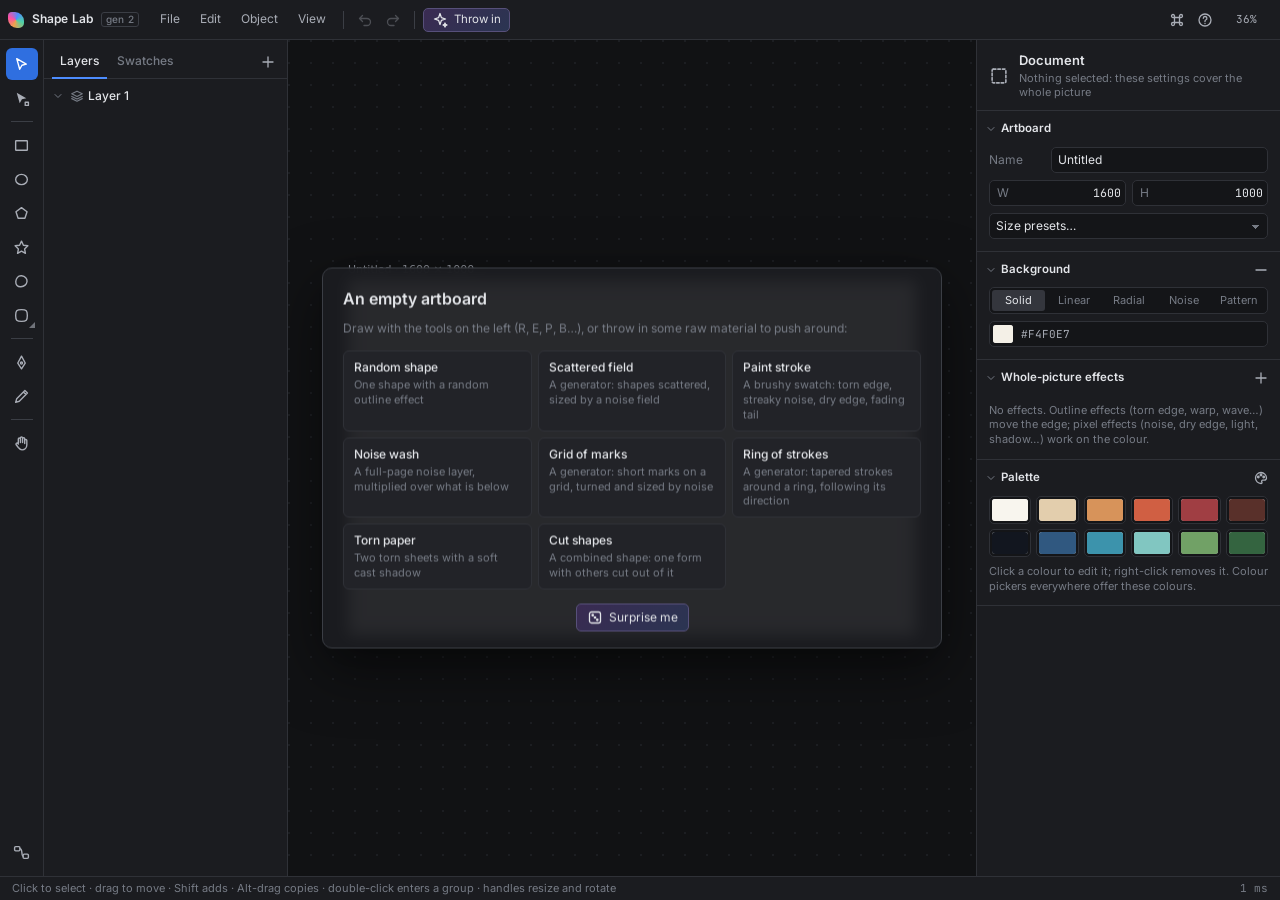
==== commit 69d7eb6b: "Shape Lab gen2: abstract vector shape tool with portable core New generation at the repo root. A bro" ====
--- a/index.html
+++ b/index.html
@@ -1,83 +1,16 @@
 <!doctype html>
 <html lang="en">
 <head>
-  <meta charset="utf-8" />
-  <meta name="viewport" content="width=device-width, initial-scale=1" />
+  <meta charset="utf-8">
+  <meta name="viewport" content="width=device-width, initial-scale=1">
   <title>Shape Lab</title>
-  <link rel="icon" href="data:," />
-  <link rel="preconnect" href="https://fonts.googleapis.com" />
-  <link rel="preconnect" href="https://fonts.gstatic.com" crossorigin />
-  <link rel="stylesheet" href="https://fonts.googleapis.com/css2?family=IBM+Plex+Mono:wght@400;500&family=IBM+Plex+Sans:wght@400;500;600&family=Source+Serif+4:opsz,wght@8..60,500;8..60,600&display=swap" />
-  <link rel="stylesheet" href="styles.css" />
+  <link rel="preconnect" href="https://fonts.googleapis.com">
+  <link href="https://fonts.googleapis.com/css2?family=Inter:wght@400;500;600&family=JetBrains+Mono:wght@400;500&display=swap" rel="stylesheet">
+  <link rel="stylesheet" href="styles.css">
 </head>
 <body>
-  <header class="topbar">
-    <div class="brand"><h1>Shape Lab</h1><span>structured scenes, abstract shapes, one palette</span></div>
-    <div class="seg" id="viewModes" role="group" aria-label="View">
-      <button data-view="color" class="on">Colour</button>
-      <button data-view="value">Values</button>
-      <button data-view="notan2">2-value</button>
-      <button data-view="notan3">3-value</button>
-      <button data-view="groups">Groups</button>
-    </div>
-    <div class="seg" id="renderModes" role="group" aria-label="Rendering">
-      <button data-render="modelled" title="Full light: rounded and faceted modelling, volumes">Modelled</button>
-      <button data-render="form" title="Three ramp steps across each shape">Form</button>
-      <button data-render="flat" title="One colour per shape">Flat</button>
-      <button data-render="paper" title="Flat shapes throwing small paper shadows">Cut paper</button>
-    </div>
-    <div class="seg" id="matModes" role="group" aria-label="Mat">
-      <button data-mat="none">No mat</button><button data-mat="white">White mat</button><button data-mat="tint">Tinted</button><button data-mat="dark">Dark</button>
-    </div>
-    <label class="chk"><input type="checkbox" id="ovStructure" /> Structure</label>
-    <div class="seg" id="tools" role="group" aria-label="Canvas tool">
-      <button data-tool="select" title="Select and drag objects (V)">Select</button>
-      <button data-tool="move" title="Drag the selected layer (M)">Move layer</button>
-      <button data-tool="add" title="Click to add objects (A)">Add</button>
-      <button data-tool="draw" title="Draw a shape (D)">Draw</button>
-      <button data-tool="erase" title="Click to hide objects (E)">Erase</button>
-    </div>
-    <div class="spacer"></div>
-    <div class="seg" id="skins" role="group" aria-label="Interface theme">
-      <button data-skin="auto">Auto</button><button data-skin="light">Light</button><button data-skin="mid">Mid</button><button data-skin="dark">Dark</button>
-    </div>
-    <button id="btnUndo" title="Undo (Ctrl+Z)">Undo</button>
-    <button id="btnRedo" title="Redo (Ctrl+Shift+Z)">Redo</button>
-    <button id="btnReseed" title="New random seed for every unlocked layer">Reseed all</button>
-    <button id="btnGraph" class="toggle">Graph</button>
-    <button id="btnPng" class="primary">Export PNG</button>
-  </header>
-  <main class="workspace">
-    <aside class="panel left" id="layerPanel"></aside>
-    <section class="stage">
-      <div class="canvas-wrap"><div id="mat"><canvas id="view" width="1600" height="900"></canvas></div></div>
-      <div class="strip" id="strip" title="The palette at its target shares"></div>
-      <div class="status" id="status"></div>
-    </section>
-    <aside class="panel right">
-      <div class="tabs">
-        <button data-tab="inspect" class="on">Inspector</button>
-        <button data-tab="palette">Palette</button>
-        <button data-tab="library">Library</button>
-        <button data-tab="measure">Measure</button>
-        <button data-tab="motion">Motion</button>
-      </div>
-      <div id="inspector" class="tabbody"></div>
-      <div id="palette" class="tabbody" hidden></div>
-      <div id="library" class="tabbody" hidden></div>
-      <div id="measure" class="tabbody" hidden></div>
-      <div id="motion" class="tabbody" hidden></div>
-    </aside>
-  </main>
-  <section class="drawer" id="graphDrawer" hidden>
-    <div id="graphEditor"></div>
-  </section>
-  <div class="modal" id="gallery" hidden>
-    <div class="modal-box">
-      <div class="modal-head"><h3>Pick a seed</h3><span><button class="more">Show 7 more</button> <button class="close">Close</button></span></div>
-      <div class="grid"></div>
-    </div>
-  </div>
+  <div id="app"></div>
+  <script src="vendor/clipper.js"></script>
   <script type="module" src="src/main.js"></script>
 </body>
 </html>
--- a/styles.css
+++ b/styles.css
@@ -1,243 +1,402 @@
-/* Skins: dark (default tokens), light paper (as in Chroma Mat), mid grey. "Auto" follows the system. */
-:root, body[data-skin='dark'] {
-  --bg: #1f1e1d; --panel: #262624; --panel2: #2f2e2b; --line: #3b3a37;
-  --text: #f0eee6; --dim: #b3b0a6; --ink3: #86837b; --stage: #161615;
-  --accent: #d97757; --accent-ink: #e8906f; --accent-soft: rgba(217, 119, 87, 0.18); --accent2: #6fb3d2; --warn: #d9a441;
+:root {
+  --bg0: #141518;
+  --bg1: #1b1c20;
+  --bg2: #222328;
+  --bg3: #2b2d33;
+  --bg4: #34363d;
+  --line: #2f3137;
+  --line2: #3b3e45;
+  --tx: #e3e5e9;
+  --tx2: #a9adb6;
+  --tx3: #767b85;
+  --accent: #4d8dff;
+  --accent2: #2f6fe0;
+  --warm: #f0a24b;
+  --pink: #ff4fa3;
+  --ok: #4fd1a5;
+  --r: 5px;
+  --dock-h: 300px;
+  --font: 'Inter', system-ui, -apple-system, 'Segoe UI', sans-serif;
+  --mono: 'JetBrains Mono', ui-monospace, monospace;
   color-scheme: dark;
 }
-@media (prefers-color-scheme: light) {
-  body:not([data-skin]) {
-    --bg: #faf9f5; --panel: #f3f1ea; --panel2: #ebe8de; --line: #dedad0;
-    --text: #141413; --dim: #5e5d59; --ink3: #8a877f; --stage: #e6e3d9;
-    --accent: #d97757; --accent-ink: #b8532f; --accent-soft: rgba(217, 119, 87, 0.14); --accent2: #3f7fc4; --warn: #b7791f;
-    color-scheme: light;
-  }
-}
-body[data-skin='light'] {
-  --bg: #faf9f5; --panel: #f3f1ea; --panel2: #ebe8de; --line: #dedad0;
-  --text: #141413; --dim: #5e5d59; --ink3: #8a877f; --stage: #e6e3d9;
-  --accent: #d97757; --accent-ink: #b8532f; --accent-soft: rgba(217, 119, 87, 0.14); --accent2: #3f7fc4; --warn: #b7791f;
-  color-scheme: light;
-}
-body[data-skin='mid'] {
-  --bg: #3d3d3d; --panel: #474747; --panel2: #525252; --line: #5c5c5c;
-  --text: #ececec; --dim: #c2c2c2; --ink3: #9a9a9a; --stage: #303030;
-  --accent: #e08a6a; --accent-ink: #f0a07f; --accent-soft: rgba(224, 138, 106, 0.2); --accent2: #7fc0de; --warn: #e0b050;
-  color-scheme: dark;
-}
 * { box-sizing: border-box; }
+html, body { height: 100%; margin: 0; }
+body {
+  background: var(--bg0);
+  color: var(--tx);
+  font: 12px/1.35 var(--font);
+  overflow: hidden;
+  -webkit-font-smoothing: antialiased;
+  user-select: none;
+}
+button { font: inherit; color: inherit; }
 [hidden] { display: none !important; }
-html, body { margin: 0; height: 100%; }
-body {
-  background: var(--bg); color: var(--text); display: flex; flex-direction: column; overflow: hidden;
-  font: 13px/1.45 'IBM Plex Sans', system-ui, -apple-system, 'Segoe UI', sans-serif;
-}
-.mono, .num { font-family: 'IBM Plex Mono', ui-monospace, Menlo, Consolas, monospace; font-variant-numeric: tabular-nums; }
-button, select, input, textarea { font: inherit; color: inherit; }
-:focus-visible { outline: 2px solid var(--accent); outline-offset: 2px; }
-button {
-  background: var(--bg); border: 1px solid var(--line); border-radius: 6px;
-  padding: 4px 9px; cursor: pointer; white-space: nowrap; font-size: 12px;
-}
-button:hover { border-color: var(--ink3); }
-button.on, button.toggle.on { background: var(--text); color: var(--bg); border-color: var(--text); }
-button.primary { background: var(--accent); border-color: var(--accent); color: #fff; }
-button.small { padding: 2px 7px; font-size: 12px; }
-button.ghost { background: transparent; border-color: transparent; color: var(--ink3); }
-button.ghost:hover { color: var(--text); border-color: var(--line); }
-button:disabled { opacity: 0.45; cursor: default; }
-select, input[type='number'], input[type='text'], textarea {
-  background: var(--bg); border: 1px solid var(--line); border-radius: 5px; padding: 3px 5px; min-width: 0;
-}
-textarea { width: 100%; resize: vertical; font: 11px 'IBM Plex Mono', monospace; }
-input[type='color'] { width: 42px; height: 24px; border: 1px solid var(--line); border-radius: 5px; background: none; padding: 0; }
-input[type='range'] { accent-color: var(--accent); width: 100%; min-width: 0; margin: 0; }
-
+.grow { flex: 1; }
+.muted { color: var(--tx3); }
+.small { font-size: 11px; }
+.pad { padding: 10px 12px; }
+.mono { font-family: var(--mono); font-size: 11px; }
+
+#app {
+  height: 100vh;
+  display: grid;
+  grid-template-columns: 44px 244px minmax(0, 1fr) 304px;
+  grid-template-rows: 40px minmax(0, 1fr) 24px;
+  grid-template-areas: 'top top top top' 'tools left center right' 'status status status status';
+}
+
+/* ---------------- top bar ---------------- */
 .topbar {
-  display: flex; align-items: center; gap: 8px; padding: 8px 12px;
-  background: var(--bg); border-bottom: 1px solid var(--line); flex-wrap: wrap;
-}
-.brand { display: flex; align-items: baseline; gap: 10px; margin-right: 6px; }
-.brand h1 { font: 600 19px/1 'Source Serif 4', Georgia, serif; margin: 0; letter-spacing: -0.01em; }
-.brand span { color: var(--ink3); font-size: 12px; }
-.seg { display: inline-flex; border: 1px solid var(--line); border-radius: 6px; overflow: hidden; background: var(--bg); }
-.seg button { border: 0; border-radius: 0; background: transparent; color: var(--dim); }
-.seg button + button { border-left: 1px solid var(--line); }
-.seg button.on { background: var(--text); color: var(--bg); }
-.seg-wide { display: flex; flex-wrap: wrap; }
-.seg-wide button { flex: 1; }
-.chk { display: inline-flex; align-items: center; gap: 4px; color: var(--dim); }
-.spacer { flex: 1; }
-
-.workspace { flex: 1; min-height: 0; display: grid; grid-template-columns: 250px minmax(0, 1fr) 380px; }
-.panel { background: var(--panel); overflow-y: auto; min-height: 0; }
-.left { border-right: 1px solid var(--line); }
-.right { border-left: 1px solid var(--line); display: flex; flex-direction: column; }
-.stage { display: flex; flex-direction: column; min-width: 0; min-height: 0; background: var(--stage); }
-.canvas-wrap { flex: 1; min-height: 0; display: flex; align-items: center; justify-content: center; padding: 14px; overflow: hidden; }
-#mat { display: inline-block; line-height: 0; box-shadow: 0 6px 24px rgba(0, 0, 0, 0.25); }
-#mat canvas { display: block; cursor: crosshair; outline: 1px solid rgba(0, 0, 0, 0.18); }
-.strip { display: flex; height: 18px; border-top: 1px solid var(--line); }
-.strip i { display: block; height: 100%; }
-.status { padding: 4px 12px; color: var(--ink3); font-size: 11px; border-top: 1px solid var(--line); background: var(--bg); }
-
-/* Layer stack */
-.band { border-bottom: 1px solid var(--line); }
-.band-head { display: flex; align-items: center; justify-content: space-between; padding: 7px 10px 4px; color: var(--ink3); font-size: 11px; text-transform: uppercase; letter-spacing: 0.06em; }
-.layer-row { display: flex; align-items: center; gap: 4px; padding: 4px 6px 4px 10px; cursor: pointer; border-left: 3px solid transparent; }
-.layer-row:hover { background: var(--panel2); }
-.layer-row.sel { background: var(--accent-soft); border-left-color: var(--accent); }
-.layer-row .name { flex: 1; min-width: 0; overflow: hidden; text-overflow: ellipsis; white-space: nowrap; }
-.layer-row .kind { color: var(--ink3); font-size: 11px; }
-.layer-row .eye { width: 22px; text-align: center; }
-.layer-row.hidden .name { opacity: 0.45; text-decoration: line-through; }
-.layer-row .acts { display: none; gap: 1px; }
-.layer-row:hover .acts, .layer-row.sel .acts { display: inline-flex; }
-.scene-row { padding: 9px 10px; font-weight: 600; }
-.swatch { width: 12px; height: 12px; border-radius: 3px; flex: none; border: 1px solid var(--line); }
-
-/* Right panel */
-.tabs { display: flex; border-bottom: 1px solid var(--line); background: var(--bg); overflow-x: auto; }
-.tabs button { flex: 1; border: 0; border-radius: 0; background: transparent; padding: 9px 4px; color: var(--dim); border-bottom: 2px solid transparent; }
-.tabs button.on { background: transparent; color: var(--text); border-bottom-color: var(--accent); font-weight: 500; }
-.tabbody { overflow-y: auto; flex: 1; min-height: 0; padding-bottom: 30px; }
-details.sec { border-bottom: 1px solid var(--line); }
-details.sec > summary { padding: 9px 14px; cursor: pointer; list-style: none; display: flex; align-items: center; gap: 6px;
-  font: 600 11px 'IBM Plex Sans', sans-serif; letter-spacing: 0.08em; text-transform: uppercase; color: var(--dim); }
-details.sec > summary::after { content: '+'; color: var(--ink3); margin-left: auto; }
-details.sec[open] > summary::after { content: '\2212'; }
-.sec-dice { margin-left: auto; }
-.sec-dice + * { margin-left: 0; }
-.sec-body { padding: 0 14px 12px; }
-.note { color: var(--ink3); font-size: 11px; margin: 0 0 8px; line-height: 1.45; }
-.lbl { color: var(--ink3); font-size: 11px; margin-bottom: 4px; }
-.row { display: grid; grid-template-columns: 112px minmax(0, 1fr) 62px; align-items: center; gap: 8px; margin: 5px 0; }
-.row label { color: var(--dim); font-size: 12px; line-height: 1.2; }
-.row .num { width: 62px; padding: 2px 3px; font-size: 12px; text-align: right; color: var(--dim); }
-.row input.num { text-align: left; }
-.vg .row { grid-template-columns: 78px minmax(0, 1fr) 62px; }
-.row.wide { grid-template-columns: 112px minmax(0, 1fr); }
-.row select { width: 100%; }
-.btnrow { display: flex; gap: 6px; flex-wrap: wrap; margin: 8px 0; align-items: center; }
-.chips { display: flex; flex-wrap: wrap; gap: 5px; margin: 6px 0; }
-.chip { border-radius: 999px; padding: 2px 9px; color: var(--dim); }
-.chip.on { border-color: var(--accent); background: var(--accent-soft); color: var(--text); }
-.vg { display: grid; grid-template-columns: 22px minmax(0, 1fr) 22px; gap: 6px; align-items: start; padding: 6px 0; border-top: 1px dashed var(--line); }
-.vg .chip { width: 22px; height: 38px; border-radius: 4px; border: 1px solid var(--line); padding: 0; }
-.vg-strip { display: flex; height: 26px; border-radius: 5px; overflow: hidden; margin: 6px 0 10px; border: 1px solid var(--line); }
-.vg-strip div { flex: 1; display: flex; align-items: center; justify-content: center; font-size: 11px; }
-
-/* Palette, measure and motion boxes (Chroma Mat style) */
-section.box { padding: 12px 14px; border-bottom: 1px solid var(--line); display: grid; gap: 8px; }
-section.box h2 { margin: 0; font: 600 11px/1 'IBM Plex Sans', sans-serif; letter-spacing: 0.08em; text-transform: uppercase; color: var(--dim); display: flex; align-items: center; gap: 8px; }
-section.box h2 .sub { margin-left: auto; text-transform: none; letter-spacing: 0; font-weight: 400; color: var(--ink3); }
-.roles { display: grid; gap: 3px; }
-.role { display: grid; grid-template-columns: 40px 1fr auto auto; gap: 8px; align-items: center; padding: 4px; border-radius: 6px; border: 1px solid transparent; cursor: pointer; }
-.role:hover { background: var(--panel2); }
-.role.on { border-color: var(--accent); background: var(--accent-soft); }
-.role .sw { height: 28px; border-radius: 4px; border: 1px solid var(--line); }
-.role b { font-weight: 500; font-size: 12px; display: block; }
-.role small { font-size: 11px; color: var(--ink3); }
-.role .pct { font-size: 12px; color: var(--dim); }
-.clip { color: var(--warn); font-size: 11px; }
-.ramps { display: grid; gap: 3px; }
-.ramp { display: grid; grid-template-columns: 64px repeat(5, 1fr); gap: 3px; align-items: center; font-size: 11px; color: var(--ink3); }
-.ramp i { display: block; height: 20px; border-radius: 3px; }
-.ramp i.base { outline: 2px solid var(--text); outline-offset: -2px; }
-ul.checks { list-style: none; margin: 0; padding: 0; display: grid; gap: 6px; font-size: 12px; }
-ul.checks li { display: grid; grid-template-columns: 18px 1fr; gap: 6px; }
-ul.checks li span { font: 600 12px 'IBM Plex Mono', monospace; text-align: center; border-radius: 4px; }
-ul.checks li.warn span { color: #fff; background: var(--warn); }
-ul.checks li.ok span { color: var(--dim); }
-.libh { margin: 8px 0 2px; font: 600 11px 'IBM Plex Sans', sans-serif; color: var(--ink3); letter-spacing: 0.06em; text-transform: uppercase; }
-.pcard { display: grid; gap: 3px; padding: 7px; margin: 4px 0; border: 1px solid var(--line); border-radius: 6px; background: var(--bg); text-align: left; width: 100%; white-space: normal; }
-.pcard:hover { border-color: var(--accent); }
-.pcard.on { border-color: var(--accent); background: var(--accent-soft); }
-.pcard b { font-size: 12px; font-weight: 500; }
-.pcard small { font-size: 11px; color: var(--ink3); }
-.pbar { display: flex; height: 16px; border-radius: 3px; overflow: hidden; }
-.pbar i { display: block; height: 100%; }
-.bars { display: grid; gap: 5px; }
-.mbar { display: grid; grid-template-columns: 74px 1fr 76px; gap: 8px; align-items: center; font-size: 11px; color: var(--dim); }
-.mtrack { position: relative; height: 12px; background: var(--panel2); border-radius: 3px; overflow: hidden; }
-.mtrack i { position: absolute; top: 0; bottom: 0; left: 0; display: block; }
-.mtrack u { position: absolute; top: -2px; bottom: -2px; width: 2px; background: var(--text); }
-.hist { display: flex; align-items: flex-end; gap: 2px; height: 60px; border-bottom: 1px solid var(--line); }
-.hist i { flex: 1; display: block; border-radius: 2px 2px 0 0; border: 1px solid var(--line); }
-.wheel { width: 100%; max-width: 220px; justify-self: center; color: var(--text); }
-.kcard { display: grid; grid-template-columns: 64px auto 1fr auto auto; gap: 6px; align-items: center; padding: 4px; border: 1px solid var(--line); border-radius: 6px; background: var(--bg); }
-.kcard img { width: 64px; border-radius: 3px; display: block; }
-
-/* Library tab */
-.lib h3 { margin: 14px 14px 6px; font: 600 11px 'IBM Plex Sans', sans-serif; text-transform: uppercase; letter-spacing: 0.08em; color: var(--dim); }
-.lib .card { margin: 6px 10px; padding: 8px 10px; background: var(--bg); border: 1px solid var(--line); border-radius: 7px; }
-.lib .card h4 { margin: 0 0 4px; font-size: 13px; display: flex; gap: 6px; align-items: center; justify-content: space-between; }
-.lib .card p { margin: 0; color: var(--ink3); line-height: 1.45; font-size: 12px; }
-.lib .badge { font-size: 10px; padding: 1px 6px; border-radius: 9px; background: var(--panel2); color: var(--dim); font-weight: 500; }
-.lib .badge.built { background: rgba(80, 160, 90, 0.18); color: #5aa56a; }
-.lib .badge.part { background: rgba(200, 160, 60, 0.18); color: var(--warn); }
-.lib .pad { padding: 0 10px; }
-.lib .item { display: flex; gap: 6px; align-items: center; justify-content: space-between; padding: 4px 10px; }
-.lib .cat { color: var(--accent2); font-size: 11px; margin: 12px 12px 2px; }
-
-/* Graph drawer */
-.drawer { height: 340px; border-top: 1px solid var(--line); background: var(--stage); display: flex; flex-direction: column; }
-#graphEditor { flex: 1; min-height: 0; display: flex; flex-direction: column; }
-.ge-bar { display: flex; gap: 8px; align-items: center; padding: 6px 10px; border-bottom: 1px solid var(--line); background: var(--bg); flex-wrap: wrap; }
-.ge-bar .hint { color: var(--ink3); font-size: 11px; }
-.ge-main { flex: 1; min-height: 0; display: flex; }
-.ge-canvas { position: relative; flex: 1; overflow: hidden; background-color: var(--stage);
-  background-image: radial-gradient(var(--line) 1px, transparent 1px); background-size: 18px 18px; touch-action: none; }
-.ge-world { position: absolute; left: 0; top: 0; transform-origin: 0 0; }
-.ge-links { position: absolute; left: 0; top: 0; width: 1px; height: 1px; overflow: visible; pointer-events: none; }
-.ge-links path { fill: none; stroke: var(--ink3); stroke-width: 2; }
-.ge-links path.hit { stroke: transparent; stroke-width: 12; pointer-events: stroke; cursor: pointer; }
-.ge-links path.hit:hover + path, .ge-links path.temp { stroke: var(--accent); }
-.ge-node { position: absolute; min-width: 150px; background: var(--panel); border: 1px solid var(--line); border-radius: 7px; box-shadow: 0 4px 14px rgba(0, 0, 0, 0.25); font-size: 12px; user-select: none; }
-.ge-node.sel { border-color: var(--accent); }
-.ge-node .hd { padding: 5px 8px; font-weight: 600; cursor: grab; display: flex; justify-content: space-between; align-items: center; border-radius: 7px 7px 0 0; }
-.ge-node .hd .x { color: var(--ink3); cursor: pointer; padding: 0 3px; }
-.ge-node[data-cat='Input'] .hd { background: rgba(74, 143, 216, 0.22); }
-.ge-node[data-cat='Pattern'] .hd { background: rgba(155, 107, 214, 0.22); }
-.ge-node[data-cat='Warp'] .hd { background: rgba(217, 119, 87, 0.25); }
-.ge-node[data-cat='Math'] .hd { background: rgba(58, 168, 118, 0.22); }
-.ge-node[data-cat='Output'] .hd { background: rgba(224, 162, 0, 0.28); }
-.ge-node .pr { display: flex; align-items: center; gap: 6px; padding: 2px 8px; position: relative; min-height: 22px; }
-.ge-node .pr.out { justify-content: flex-end; }
-.ge-node .pr input { width: 60px; padding: 1px 3px; font-size: 11px; }
-.ge-node .pr .lbl { color: var(--dim); flex: 1; margin: 0; font-size: 12px; }
-.ge-node .pr.out .lbl { text-align: right; }
-.port { width: 12px; height: 12px; border-radius: 50%; background: var(--bg); border: 2px solid var(--ink3); position: absolute; top: 50%; transform: translateY(-50%); cursor: crosshair; }
-.port.in { left: -7px; }
-.port.out { right: -7px; }
-.port.linked { background: var(--accent2); border-color: var(--accent2); }
-.ge-node .help { color: var(--ink3); font-size: 11px; padding: 0 8px 6px; }
-.ge-node .body { padding-bottom: 5px; }
-.ge-preview { width: 260px; border-left: 1px solid var(--line); padding: 8px; display: flex; flex-direction: column; gap: 6px; color: var(--ink3); font-size: 11px; }
-.ge-preview canvas { width: 100%; background: #0e0e12; border-radius: 5px; }
-.ge-menu { position: absolute; z-index: 5; background: var(--panel); border: 1px solid var(--line); border-radius: 7px; padding: 4px; box-shadow: 0 6px 20px rgba(0, 0, 0, 0.35); max-height: 280px; overflow-y: auto; }
-.ge-menu button { display: block; width: 100%; text-align: left; border: 0; background: transparent; padding: 4px 10px; }
-.ge-menu button:hover { background: var(--panel2); }
-.ge-menu .c { color: var(--ink3); font-size: 11px; padding: 4px 10px 2px; }
-
-/* Seed gallery */
-.modal { position: fixed; inset: 0; background: rgba(0, 0, 0, 0.6); display: flex; align-items: center; justify-content: center; z-index: 20; padding: 16px; }
-.modal-box { background: var(--panel); border: 1px solid var(--line); border-radius: 10px; padding: 12px; max-width: 1200px; width: 100%; max-height: 100%; overflow: auto; }
-.modal-head { display: flex; justify-content: space-between; align-items: center; gap: 10px; margin-bottom: 10px; }
-.modal-head h3 { margin: 0; font: 600 16px 'Source Serif 4', Georgia, serif; }
-.modal .grid { display: grid; grid-template-columns: repeat(auto-fill, minmax(240px, 1fr)); gap: 10px; }
-.thumb { display: flex; flex-direction: column; gap: 4px; padding: 4px; background: var(--bg); }
-.thumb canvas { width: 100%; height: auto; border-radius: 4px; display: block; }
-.thumb span { color: var(--ink3); font-size: 11px; }
-
+  grid-area: top;
+  display: flex; align-items: center; gap: 2px;
+  padding: 0 8px;
+  background: var(--bg1);
+  border-bottom: 1px solid var(--line);
+}
+.brand { display: flex; align-items: center; gap: 8px; font-weight: 600; margin-right: 10px; letter-spacing: 0.01em; }
+.brand .logo { width: 16px; height: 16px; border-radius: 4px 9px 5px 9px; background: conic-gradient(from 200deg, #f0a24b, #ff4fa3, #4d8dff, #4fd1a5, #f0a24b); }
+.brand .gen { font-weight: 500; font-size: 10px; color: var(--tx3); border: 1px solid var(--line2); border-radius: 3px; padding: 0 4px; }
+.menu-btn { background: none; border: 0; padding: 5px 9px; border-radius: var(--r); color: var(--tx2); cursor: default; }
+.menu-btn:hover { background: var(--bg3); color: var(--tx); }
+.topbar .sep { width: 1px; height: 18px; background: var(--line2); margin: 0 6px; }
+.zoom-label { background: none; border: 0; color: var(--tx2); font-family: var(--mono); font-size: 11px; min-width: 52px; padding: 4px 6px; border-radius: var(--r); }
+.zoom-label:hover { background: var(--bg3); }
+
+/* ---------------- buttons ---------------- */
+.icon-btn {
+  display: inline-grid; place-items: center;
+  width: 26px; height: 26px; padding: 0;
+  background: none; border: 0; border-radius: var(--r);
+  color: var(--tx2);
+}
+.icon-btn:hover:not(:disabled) { background: var(--bg3); color: var(--tx); }
+.icon-btn:disabled { opacity: 0.35; }
+.icon-btn.on { color: var(--accent); }
+.icon-btn.tiny { width: 20px; height: 20px; }
+.icon-btn.big { width: 34px; height: 30px; background: var(--bg3); }
+.icon-btn.big .ic { width: 18px; height: 18px; }
+.ic { width: 16px; height: 16px; fill: none; stroke: currentColor; stroke-width: 1.3; stroke-linecap: round; stroke-linejoin: round; flex: none; }
+.ic.rot90 { transform: rotate(90deg); }
+.btn {
+  display: inline-flex; align-items: center; gap: 6px;
+  height: 28px; padding: 0 10px;
+  background: var(--bg3); border: 1px solid var(--line2); border-radius: var(--r);
+  color: var(--tx); white-space: nowrap;
+}
+.btn:hover:not(:disabled) { background: var(--bg4); }
+.btn:disabled { opacity: 0.4; }
+.btn.small { height: 24px; padding: 0 8px; font-size: 11.5px; }
+.btn.primary { background: var(--accent2); border-color: var(--accent); }
+.btn.primary:hover { background: var(--accent); }
+.btn.accent { background: linear-gradient(135deg, #3a2b52, #2b3552); border-color: #57507a; }
+.btn.accent:hover { background: linear-gradient(135deg, #47345f, #33406a); }
+.btn.ghost { background: none; border-color: transparent; color: var(--tx2); }
+.btn.ghost:hover { background: var(--bg3); color: var(--tx); }
+.btn-row { display: flex; gap: 6px; align-items: center; }
+.btn-row.wrap { flex-wrap: wrap; }
+.btn-row.end { justify-content: flex-end; }
+.btn-row.centered { justify-content: center; }
+.btn-row .sp { width: 8px; }
+
+/* ---------------- tool strip ---------------- */
+.toolstrip {
+  grid-area: tools;
+  display: flex; flex-direction: column; align-items: center; gap: 2px;
+  padding: 8px 0;
+  background: var(--bg1); border-right: 1px solid var(--line);
+}
+.tool {
+  position: relative;
+  width: 32px; height: 32px; display: grid; place-items: center;
+  background: none; border: 0; border-radius: 6px; color: var(--tx2);
+}
+.tool:hover { background: var(--bg3); color: var(--tx); }
+.tool.on { background: var(--accent2); color: #fff; }
+.tool .ic { width: 17px; height: 17px; }
+.tool-more { position: absolute; right: 3px; bottom: 3px; border: 3px solid transparent; border-right-color: currentColor; border-bottom-color: currentColor; opacity: 0.6; }
+.tool-sep { width: 22px; height: 1px; background: var(--line2); margin: 5px 0; }
+
+/* ---------------- side panels ---------------- */
+.panel { background: var(--bg1); min-height: 0; display: flex; flex-direction: column; }
+.panel.left { grid-area: left; border-right: 1px solid var(--line); }
+.panel.right { grid-area: right; border-left: 1px solid var(--line); }
+.tabs { display: flex; align-items: center; gap: 2px; padding: 6px 6px 0 8px; border-bottom: 1px solid var(--line); }
+.tab { background: none; border: 0; padding: 7px 8px 8px; color: var(--tx3); font-weight: 500; border-bottom: 2px solid transparent; margin-bottom: -1px; }
+.tab:hover { color: var(--tx2); }
+.tab.on { color: var(--tx); border-bottom-color: var(--accent); }
+.tab-body { flex: 1; overflow: auto; min-height: 0; }
+.inspector { flex: 1; overflow-y: auto; overflow-x: hidden; min-height: 0; padding-bottom: 40px; }
+.inspector::-webkit-scrollbar, .tab-body::-webkit-scrollbar { width: 8px; }
+.inspector::-webkit-scrollbar-thumb, .tab-body::-webkit-scrollbar-thumb { background: var(--bg4); border-radius: 4px; }
+
+/* ---------------- layers tree ---------------- */
+.tree { padding: 4px 0; outline: none; }
+.tree-row {
+  display: flex; align-items: center; gap: 4px;
+  height: 26px; padding-right: 4px;
+  color: var(--tx2); cursor: default; position: relative;
+}
+.tree-row:hover { background: var(--bg2); }
+.tree-row.sel { background: #243451; color: var(--tx); }
+.tree-row.layer { color: var(--tx); font-weight: 500; }
+.tree-row.dim .tree-name, .tree-row.dim .tree-ic { opacity: 0.45; }
+.tree-row[data-drop='above']::before, .tree-row[data-drop='below']::after { content: ''; position: absolute; left: 8px; right: 4px; height: 2px; background: var(--accent); }
+.tree-row[data-drop='above']::before { top: -1px; }
+.tree-row[data-drop='below']::after { bottom: -1px; }
+.tree-row[data-drop='in'] { outline: 1px solid var(--accent); outline-offset: -1px; }
+.tree-caret { width: 16px; height: 16px; display: grid; place-items: center; background: none; border: 0; padding: 0; color: var(--tx3); flex: none; }
+.tree-caret .ic { width: 12px; height: 12px; transition: transform 0.12s; }
+.tree-caret.open .ic { transform: rotate(90deg); }
+.tree-ic { color: var(--tx3); width: 14px; height: 14px; }
+.tree-name { white-space: nowrap; overflow: hidden; text-overflow: ellipsis; min-width: 0; }
+.tree-btn { width: 22px; height: 22px; display: grid; place-items: center; background: none; border: 0; border-radius: 4px; color: var(--tx3); opacity: 0; padding: 0; }
+.tree-btn .ic { width: 14px; height: 14px; }
+.tree-row:hover .tree-btn, .tree-btn.on { opacity: 1; }
+.tree-btn:hover { color: var(--tx); background: var(--bg3); }
+.badge { color: var(--tx3); display: inline-grid; }
+.badge .ic { width: 12px; height: 12px; }
+.badge.mask { color: var(--warm); }
+.tree-rename { flex: 1; min-width: 0; background: var(--bg0); border: 1px solid var(--accent); color: var(--tx); font: inherit; padding: 2px 4px; border-radius: 3px; outline: none; }
+
+/* ---------------- inspector ---------------- */
+.insp-head { display: flex; gap: 10px; align-items: center; padding: 12px 12px 10px; border-bottom: 1px solid var(--line); }
+.insp-head > .ic { width: 20px; height: 20px; color: var(--tx2); }
+.insp-title { font-weight: 600; font-size: 13px; }
+.insp-sub { color: var(--tx3); font-size: 11px; margin-top: 1px; }
+.insp-name { width: 100%; font-weight: 600; font-size: 13px !important; background: none !important; border-color: transparent !important; padding-left: 2px !important; }
+.insp-name:hover, .insp-name:focus { border-color: var(--line2) !important; background: var(--bg0) !important; }
+.sec { border-bottom: 1px solid var(--line); }
+.sec-head { display: flex; align-items: center; padding: 4px 6px 4px 4px; }
+.sec-toggle { flex: 1; display: flex; align-items: center; gap: 4px; background: none; border: 0; padding: 6px 4px; color: var(--tx); font-weight: 600; font-size: 11.5px; text-align: left; }
+.sec-toggle .ic { width: 12px; height: 12px; color: var(--tx3); transition: transform 0.12s; }
+.sec.open .sec-toggle .ic { transform: rotate(90deg); }
+.sec-actions { display: flex; gap: 2px; }
+.sec-body { display: none; padding: 0 12px 12px; flex-direction: column; gap: 7px; }
+.sec.open .sec-body { display: flex; }
+.grid2 { display: grid; grid-template-columns: 1fr 1fr; gap: 6px; }
+.grid3 { display: grid; grid-template-columns: 1fr 1fr auto; gap: 6px; align-items: center; }
+.row { display: flex; gap: 6px; align-items: center; }
+
+/* number field */
+.nf {
+  display: flex; align-items: center;
+  height: 26px; min-width: 0;
+  background: var(--bg0); border: 1px solid var(--line); border-radius: var(--r);
+}
+.nf:hover { border-color: var(--line2); }
+.nf:focus-within { border-color: var(--accent); }
+.nf-label {
+  flex: none; min-width: 22px; max-width: 58%; padding: 0 6px 0 7px;
+  color: var(--tx3); cursor: ew-resize; white-space: nowrap; overflow: hidden; text-overflow: ellipsis;
+  line-height: 24px;
+}
+.nf-label:hover { color: var(--tx); }
+.nf-input { flex: 1; min-width: 0; width: 100%; background: none; border: 0; outline: none; color: var(--tx); font: 11.5px var(--mono); padding: 0 4px 0 0; text-align: right; }
+.nf-unit { color: var(--tx3); padding-right: 6px; font-size: 11px; }
+.nf .icon-btn.tiny { margin-right: 2px; }
+.nf.compact { height: 22px; }
+.nf.compact .nf-label { line-height: 20px; }
+
+.field { display: flex; align-items: center; gap: 8px; min-width: 0; }
+.field-label { color: var(--tx3); min-width: 54px; flex: none; white-space: nowrap; overflow: hidden; text-overflow: ellipsis; max-width: 45%; }
+.field > :last-child { flex: 1; min-width: 0; }
+.sel, .txt {
+  height: 26px; min-width: 0; width: 100%;
+  background: var(--bg0); border: 1px solid var(--line); border-radius: var(--r);
+  color: var(--tx); font: inherit; padding: 0 6px; outline: none;
+}
+.sel:hover, .txt:hover { border-color: var(--line2); }
+.sel:focus, .txt:focus { border-color: var(--accent); }
+.sel { appearance: none; background-image: linear-gradient(45deg, transparent 50%, var(--tx3) 50%), linear-gradient(135deg, var(--tx3) 50%, transparent 50%); background-position: calc(100% - 11px) 11px, calc(100% - 7px) 11px; background-size: 4px 4px; background-repeat: no-repeat; padding-right: 18px; }
+.txt { user-select: text; }
+.toggle { display: flex; align-items: center; gap: 8px; cursor: pointer; color: var(--tx2); min-height: 22px; }
+.toggle input { display: none; }
+.toggle-ui { width: 26px; height: 15px; border-radius: 8px; background: var(--bg4); position: relative; flex: none; transition: background 0.12s; }
+.toggle-ui::after { content: ''; position: absolute; left: 2px; top: 2px; width: 11px; height: 11px; border-radius: 50%; background: #c9ccd3; transition: transform 0.12s; }
+.toggle input:checked + .toggle-ui { background: var(--accent2); }
+.toggle input:checked + .toggle-ui::after { transform: translateX(11px); background: #fff; }
+.seg { display: flex; background: var(--bg0); border: 1px solid var(--line); border-radius: var(--r); padding: 2px; gap: 2px; flex-wrap: wrap; }
+.seg-btn { flex: 1; background: none; border: 0; border-radius: 3px; padding: 3px 5px; color: var(--tx3); font-size: 11px; display: grid; place-items: center; white-space: nowrap; }
+.seg-btn:hover { color: var(--tx); }
+.seg-btn.on { background: var(--bg4); color: var(--tx); }
+
+/* colour button */
+.color-btn { display: flex; align-items: center; gap: 8px; height: 26px; width: 100%; background: var(--bg0); border: 1px solid var(--line); border-radius: var(--r); padding: 0 6px 0 3px; min-width: 0; }
+.color-btn:hover { border-color: var(--line2); }
+.chip { width: 20px; height: 18px; border-radius: 3px; background: repeating-conic-gradient(#888 0 25%, #ccc 0 50%) 0 0/8px 8px; overflow: hidden; flex: none; box-shadow: inset 0 0 0 1px rgba(255, 255, 255, 0.12); }
+.chip-fill { display: block; width: 100%; height: 100%; }
+.chip-hex { font: 11px var(--mono); color: var(--tx2); white-space: nowrap; overflow: hidden; }
+.pal-grid { display: grid; grid-template-columns: repeat(6, 1fr); gap: 5px; }
+.pal-chip { padding: 2px; height: 28px; justify-content: center; }
+.pal-chip .chip { width: 100%; height: 22px; }
+.pal-chip .chip-hex { display: none; }
+
+/* paint editor */
+.paint { display: flex; flex-direction: column; gap: 7px; }
+.stops-editor { display: flex; flex-direction: column; gap: 5px; }
+.ramp-bar { height: 16px; border-radius: 3px; box-shadow: inset 0 0 0 1px rgba(255, 255, 255, 0.1); }
+.stops { display: flex; flex-direction: column; gap: 4px; }
+.stop { display: grid; grid-template-columns: 1fr 84px 22px; gap: 5px; align-items: center; }
+
+/* effect cards */
+.fx-list { display: flex; flex-direction: column; gap: 5px; }
+.fx-card { background: var(--bg2); border: 1px solid var(--line); border-radius: 6px; }
+.fx-card.off .fx-title span:first-of-type { color: var(--tx3); text-decoration: line-through; }
+.fx-head { display: flex; align-items: center; gap: 4px; padding: 3px 3px 3px 7px; }
+.fx-head input[type='checkbox'] { accent-color: var(--accent); margin: 0; }
+.fx-title { flex: 1; min-width: 0; display: flex; align-items: center; gap: 5px; background: none; border: 0; padding: 4px 2px; text-align: left; font-weight: 500; }
+.fx-title .ic { width: 11px; height: 11px; color: var(--tx3); transition: transform 0.12s; }
+.fx-title span:first-of-type { overflow: hidden; text-overflow: ellipsis; white-space: nowrap; }
+.tag { font-size: 9.5px; font-weight: 500; padding: 0 5px; border-radius: 8px; letter-spacing: 0.02em; flex: none; }
+.tag.geom { background: #1d3354; color: #8db8ff; }
+.tag.raster { background: #3d2a19; color: #f0b27a; }
+.fx-actions { display: flex; opacity: 0.5; }
+.fx-card:hover .fx-actions { opacity: 1; }
+.fx-body { display: flex; flex-direction: column; gap: 6px; padding: 2px 8px 9px; }
+
+/* align icons (drawn with CSS) */
+.al-ic { width: 16px; height: 14px; position: relative; display: block; }
+.al-ic::before, .al-ic::after { content: ''; position: absolute; background: currentColor; border-radius: 1px; opacity: 0.85; }
+.al-l::before { left: 2px; top: 2px; width: 9px; height: 4px; } .al-l::after { left: 2px; top: 8px; width: 13px; height: 4px; }
+.al-c::before { left: 4px; top: 2px; width: 8px; height: 4px; } .al-c::after { left: 1px; top: 8px; width: 14px; height: 4px; }
+.al-r::before { right: 2px; top: 2px; width: 9px; height: 4px; } .al-r::after { right: 2px; top: 8px; width: 13px; height: 4px; }
+.al-t::before { top: 1px; left: 3px; width: 4px; height: 8px; } .al-t::after { top: 1px; left: 9px; width: 4px; height: 12px; }
+.al-m::before { top: 3px; left: 3px; width: 4px; height: 8px; } .al-m::after { top: 1px; left: 9px; width: 4px; height: 12px; }
+.al-b::before { bottom: 1px; left: 3px; width: 4px; height: 8px; } .al-b::after { bottom: 1px; left: 9px; width: 4px; height: 12px; }
+
+/* ---------------- centre ---------------- */
+.center { grid-area: center; display: flex; flex-direction: column; min-width: 0; min-height: 0; background: #0f1012; }
+.stage { position: relative; flex: 1; min-height: 0; overflow: hidden; background: #111214 radial-gradient(circle at 1px 1px, #1c1e22 1px, transparent 0) 0 0/22px 22px; }
+.vp-doc, .vp-ov { position: absolute; inset: 0; }
+.vp-ov { touch-action: none; }
+.dock { display: none; height: var(--dock-h); flex-direction: column; background: var(--bg1); border-top: 1px solid var(--line); position: relative; }
+.dock-resize { display: none; height: 5px; margin-bottom: -3px; cursor: ns-resize; position: relative; z-index: 3; }
+.dock-open .dock { display: flex; }
+.dock-open .dock-resize { display: block; }
+.dock-bar { display: flex; align-items: center; gap: 8px; height: 34px; padding: 0 6px 0 12px; border-bottom: 1px solid var(--line); color: var(--tx2); flex: none; }
+.dock-title { font-weight: 600; color: var(--tx); }
+
+/* empty state */
+.empty-card {
+  position: absolute; left: 50%; top: 50%; transform: translate(-50%, -50%);
+  width: min(620px, calc(100% - 32px));
+  background: rgba(27, 28, 32, 0.94); backdrop-filter: blur(8px);
+  border: 1px solid var(--line2); border-radius: 10px; padding: 20px 20px 16px;
+  box-shadow: 0 20px 60px rgba(0, 0, 0, 0.5);
+  display: flex; flex-direction: column; gap: 10px;
+  pointer-events: none;
+}
+.empty-card button { pointer-events: auto; }
+.empty-title { font-size: 16px; font-weight: 600; }
+.empty-grid { display: grid; grid-template-columns: repeat(auto-fill, minmax(180px, 1fr)); gap: 6px; margin: 4px 0; }
+.empty-btn { display: flex; flex-direction: column; gap: 2px; text-align: left; padding: 8px 10px; background: var(--bg2); border: 1px solid var(--line); border-radius: 6px; }
+.empty-btn:hover { background: var(--bg3); border-color: var(--line2); }
+.eb-title { font-weight: 500; }
+.eb-hint { color: var(--tx3); font-size: 11px; }
+
+/* ---------------- graph editor ---------------- */
+.graph-area {
+  position: relative; flex: 1; overflow: hidden; outline: none;
+  background: #16171a radial-gradient(circle at 1px 1px, #2a2c31 1px, transparent 0) 0 0/20px 20px;
+}
+.graph-world { position: absolute; left: 0; top: 0; transform-origin: 0 0; }
+.graph-wires { position: absolute; left: 0; top: 0; width: 1px; height: 1px; overflow: visible; pointer-events: none; }
+.graph-wires path { fill: none; stroke-width: 2; opacity: 0.85; }
+.graph-empty { flex: 1; display: flex; flex-direction: column; gap: 10px; align-items: flex-start; justify-content: center; padding: 0 24px; max-width: 520px; }
+.gnode {
+  position: absolute; width: 196px;
+  background: var(--bg2); border: 1px solid var(--line2); border-radius: 7px;
+  box-shadow: 0 6px 18px rgba(0, 0, 0, 0.35);
+}
+.gnode.sel { border-color: var(--accent); box-shadow: 0 0 0 1px var(--accent), 0 6px 18px rgba(0, 0, 0, 0.35); }
+.gnode.output { width: 150px; }
+.gnode-head { display: flex; align-items: center; gap: 4px; padding: 5px 6px 5px 9px; border-top: 3px solid; border-radius: 6px 6px 0 0; background: var(--bg3); cursor: grab; position: relative; }
+.gnode-title { font-weight: 600; flex: 1; white-space: nowrap; overflow: hidden; text-overflow: ellipsis; }
+.gnode-count { font: 10px var(--mono); color: var(--tx3); background: var(--bg1); padding: 0 4px; border-radius: 6px; }
+.gport { width: 11px; height: 11px; border-radius: 50%; border: 2px solid; flex: none; cursor: crosshair; }
+.gport.out { position: absolute; right: -7px; top: 50%; margin-top: -5px; border-color: var(--bg1); }
+.gport.in { margin-left: -15px; background: var(--bg1); }
+.gport.ok { box-shadow: 0 0 0 3px rgba(255, 255, 255, 0.35); }
+.gnode-in { display: flex; align-items: center; gap: 6px; padding: 4px 8px 0 9px; color: var(--tx2); font-size: 11px; }
+.gnode-body { display: flex; flex-direction: column; gap: 4px; padding: 6px 8px 8px; }
+.gnode-body .field-label { min-width: 0; max-width: 50%; font-size: 11px; }
+.gnode-body .sel, .gnode-body .txt, .gnode-body .color-btn { height: 22px; font-size: 11px; }
+.gnode-body .toggle { font-size: 11px; }
+
+/* ---------------- swatches ---------------- */
+.sw-bar { display: flex; gap: 6px; padding: 10px 10px 4px; }
+.sw-head { padding: 12px 12px 6px; font-weight: 600; font-size: 11.5px; }
+.sw-grid { display: grid; grid-template-columns: repeat(auto-fill, minmax(98px, 1fr)); gap: 6px; padding: 0 10px; }
+.sw-thumb { display: flex; flex-direction: column; gap: 4px; padding: 4px; background: var(--bg2); border: 1px solid var(--line); border-radius: 6px; text-align: left; }
+.sw-thumb:hover { border-color: var(--line2); background: var(--bg3); }
+.sw-img { display: block; height: 70px; border-radius: 3px; background: repeating-conic-gradient(#2a2b30 0 25%, #222328 0 50%) 0 0/10px 10px; background-size: contain; background-repeat: no-repeat; background-position: center; }
+.sw-img[style] { background-color: #2a2b30; }
+.sw-name { font-size: 11px; color: var(--tx2); white-space: nowrap; overflow: hidden; text-overflow: ellipsis; }
+.bake { display: flex; flex-direction: column; gap: 8px; width: 290px; }
+.bake-prev { height: 150px; border-radius: 6px; background: repeating-conic-gradient(#2a2b30 0 25%, #222328 0 50%) 0 0/12px 12px; display: grid; place-items: center; overflow: hidden; }
+.bake-prev img { max-width: 100%; max-height: 100%; }
+
+/* ---------------- status ---------------- */
+.status { grid-area: status; display: flex; align-items: center; gap: 16px; padding: 0 12px; background: var(--bg1); border-top: 1px solid var(--line); color: var(--tx3); font-size: 11px; white-space: nowrap; overflow: hidden; }
+
+/* ---------------- popovers & menus ---------------- */
+.popover {
+  position: fixed; z-index: 100;
+  background: var(--bg2); border: 1px solid var(--line2); border-radius: 8px;
+  box-shadow: 0 16px 48px rgba(0, 0, 0, 0.55); padding: 8px;
+  max-height: calc(100vh - 16px); overflow: auto;
+}
+.pop-title { font-weight: 600; font-size: 13px; margin-bottom: 2px; }
+.menu { display: flex; flex-direction: column; min-width: 210px; }
+.fx-menu .menu { min-width: 220px; }
+.menu-item { display: flex; align-items: center; gap: 8px; background: none; border: 0; padding: 5px 8px; border-radius: 4px; text-align: left; color: var(--tx); }
+.menu-item:hover:not(:disabled), .menu-item.hot { background: var(--accent2); }
+.menu-item:disabled { color: var(--tx3); }
+.menu-item .ic { color: var(--tx2); }
+.menu-item:hover .ic { color: #fff; }
+.menu-ic { width: 16px; flex: none; }
+.menu-label { flex: 1; }
+.menu-item kbd { font: 10.5px var(--mono); color: var(--tx3); }
+.menu-item:hover kbd { color: #dfe8ff; }
+.menu-sep { height: 1px; background: var(--line2); margin: 4px 2px; }
+.menu-header { font-size: 10.5px; font-weight: 600; color: var(--tx3); text-transform: uppercase; letter-spacing: 0.06em; padding: 8px 8px 3px; }
+.cmdp { width: 420px; display: flex; flex-direction: column; gap: 6px; }
+.cmdp-in { height: 32px; font-size: 13px; }
+.help { width: 560px; display: flex; flex-direction: column; gap: 6px; padding: 4px; }
+.help-row { display: grid; grid-template-columns: 70px 1fr; gap: 10px; color: var(--tx2); }
+.help-row b { color: var(--tx); font-weight: 600; }
+
+/* colour picker */
+.cp { display: flex; flex-direction: column; gap: 7px; width: 216px; }
+.cp-plane-wrap { position: relative; width: 216px; height: 150px; border-radius: 4px; overflow: hidden; cursor: crosshair; }
+.cp-plane { display: block; }
+.cp-dot { position: absolute; width: 12px; height: 12px; margin: -6px 0 0 -6px; border-radius: 50%; border: 2px solid #fff; box-shadow: 0 0 0 1px rgba(0, 0, 0, 0.6); pointer-events: none; }
+.cp-cap { display: flex; justify-content: space-between; color: var(--tx3); font-size: 10px; margin-top: -3px; }
+.cp-strip { position: relative; height: 12px; border-radius: 6px; overflow: hidden; cursor: ew-resize; }
+.cp-strip canvas { display: block; }
+.cp-knob { position: absolute; top: 0; width: 6px; height: 12px; margin-left: -3px; border-radius: 2px; border: 2px solid #fff; box-shadow: 0 0 0 1px rgba(0, 0, 0, 0.6); pointer-events: none; }
+.cp-fields { display: grid; grid-template-columns: 1fr 1fr; gap: 4px; }
+.cp-row { display: flex; align-items: center; gap: 8px; }
+.cp-row .field-label { min-width: 26px; }
+.cp-hex { font-family: var(--mono); font-size: 11px; }
+.cp-palette { display: grid; grid-template-columns: repeat(9, 1fr); gap: 3px; }
+.cp-sw { height: 18px; border-radius: 3px; border: 0; box-shadow: inset 0 0 0 1px rgba(255, 255, 255, 0.12); padding: 0; }
+.cp-sw.add { background: var(--bg3); color: var(--tx2); font-size: 13px; line-height: 16px; }
+
+/* toasts */
+.toasts { position: fixed; left: 50%; bottom: 40px; transform: translateX(-50%); display: flex; flex-direction: column; gap: 6px; align-items: center; z-index: 200; pointer-events: none; }
+.toast { background: rgba(35, 36, 42, 0.96); border: 1px solid var(--line2); padding: 7px 14px; border-radius: 20px; box-shadow: 0 8px 24px rgba(0, 0, 0, 0.4); transition: opacity 0.3s, transform 0.3s; }
+.toast.out { opacity: 0; transform: translateY(6px); }
+
+/* ---------------- narrow screens ---------------- */
 @media (max-width: 900px) {
-  body { overflow: auto; height: auto; }
-  .workspace { display: flex; flex-direction: column; }
-  .canvas-wrap { padding: 12px; }
-  .left { border-right: 0; border-top: 1px solid var(--line); }
-  .right { border-left: 0; border-top: 1px solid var(--line); }
-  .drawer { height: 420px; }
-  .ge-preview { display: none; }
-}
-@media (prefers-reduced-motion: reduce) { * { transition: none !important; } }
-@media (max-width: 900px) { .stage { order: 0; } .left { order: 1; } .right { order: 2; } }
+  #app { grid-template-columns: 40px minmax(0, 1fr) 260px; grid-template-areas: 'top top top' 'tools center right' 'status status status'; }
+  .panel.left { display: none; }
+  .menu-btn, .brand .gen { display: none; }
+}
+@media (max-width: 620px) {
+  #app { grid-template-columns: 40px minmax(0, 1fr); grid-template-rows: 40px minmax(0, 1fr) 42vh 24px; grid-template-areas: 'top top' 'tools center' 'right right' 'status status'; }
+  .panel.right { border-left: 0; border-top: 1px solid var(--line); }
+  .topbar .btn.accent span, .topbar .zoom-label { display: none; }
+}
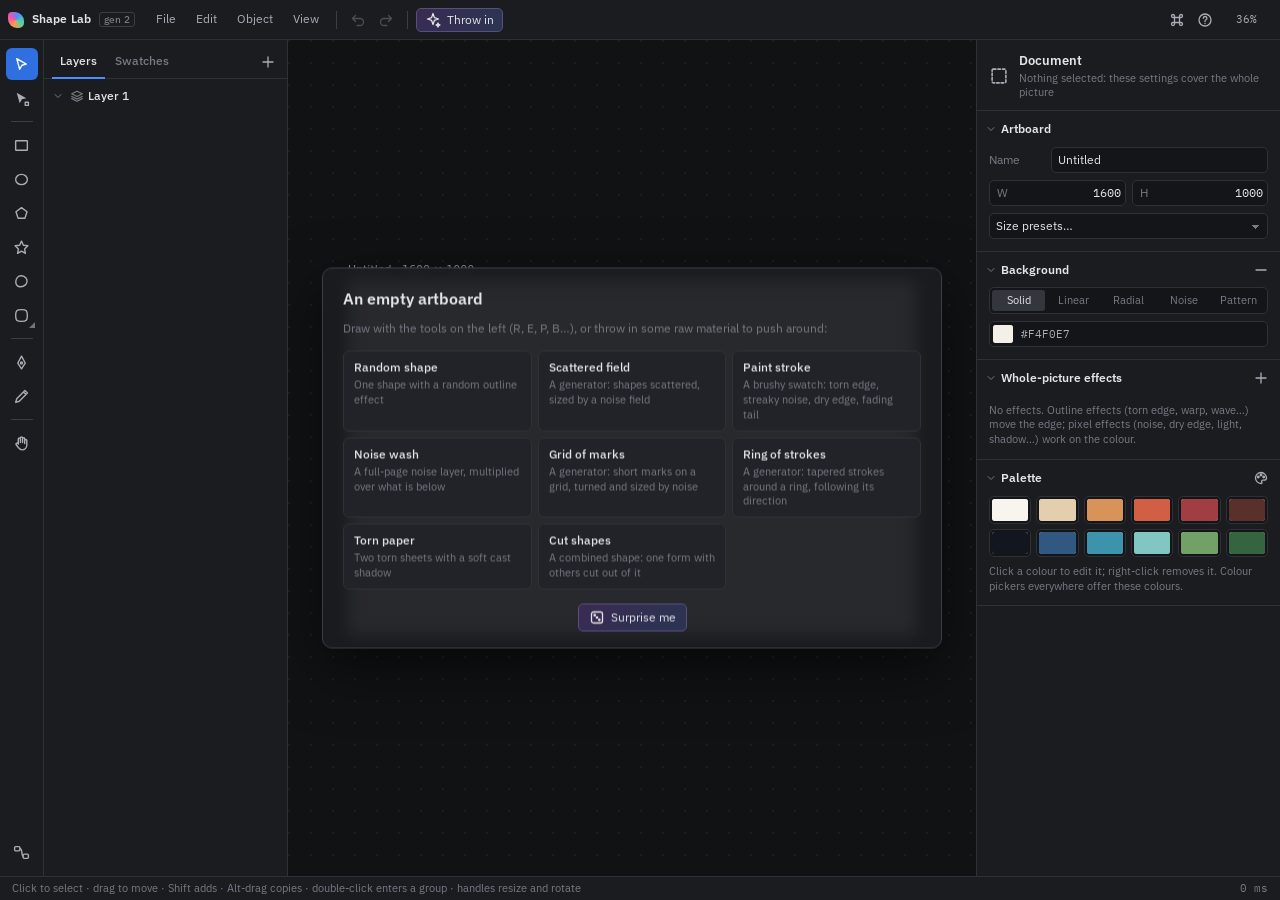
==== commit 955ef891: "Gen2: whole-picture effects, graph editor fixes, hosting fixes, README, log and handover Co-Authored" ====
--- a/index.html
+++ b/index.html
@@ -5,7 +5,7 @@
   <meta name="viewport" content="width=device-width, initial-scale=1">
   <title>Shape Lab</title>
   <link rel="preconnect" href="https://fonts.googleapis.com">
-  <link href="https://fonts.googleapis.com/css2?family=Inter:wght@400;500;600&family=JetBrains+Mono:wght@400;500&display=swap" rel="stylesheet">
+  <link href="https://fonts.googleapis.com/css2?family=IBM+Plex+Sans:wght@400;500;600&family=IBM+Plex+Mono:wght@400;500&display=swap" rel="stylesheet">
   <link rel="stylesheet" href="styles.css">
 </head>
 <body>
--- a/styles.css
+++ b/styles.css
@@ -16,8 +16,8 @@
   --ok: #4fd1a5;
   --r: 5px;
   --dock-h: 300px;
-  --font: 'Inter', system-ui, -apple-system, 'Segoe UI', sans-serif;
-  --mono: 'JetBrains Mono', ui-monospace, monospace;
+  --font: 'IBM Plex Sans', system-ui, -apple-system, 'Segoe UI', sans-serif;
+  --mono: 'IBM Plex Mono', ui-monospace, monospace;
   color-scheme: dark;
 }
 * { box-sizing: border-box; }
@@ -39,7 +39,7 @@
 .mono { font-family: var(--mono); font-size: 11px; }
 
 #app {
-  height: 100vh;
+  height: 100%;
   display: grid;
   grid-template-columns: 44px 244px minmax(0, 1fr) 304px;
   grid-template-rows: 40px minmax(0, 1fr) 24px;
@@ -400,3 +400,5 @@
   .panel.right { border-left: 0; border-top: 1px solid var(--line); }
   .topbar .btn.accent span, .topbar .zoom-label { display: none; }
 }
+
+.confirm { width: 300px; display: flex; flex-direction: column; gap: 10px; padding: 4px; }
